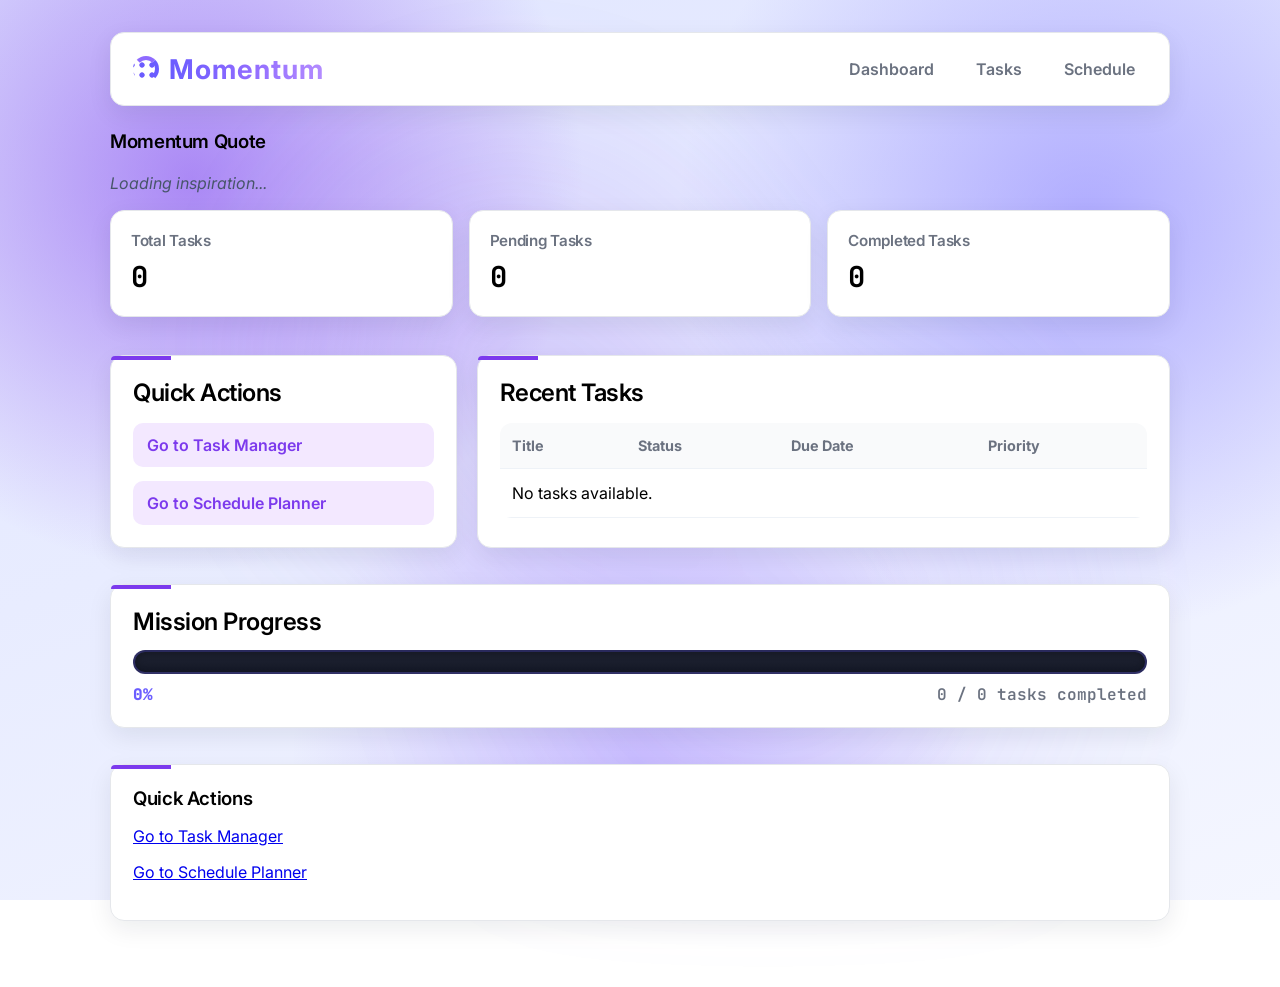
==== Frontend/dashboard.html @ 23a2aba8 "Add login page and UI improvements" ====
<!doctype html>
<html lang="en">
<head>
  <link rel="preconnect" href="https://fonts.googleapis.com">
<link rel="preconnect" href="https://fonts.gstatic.com" crossorigin>

<link href="https://fonts.googleapis.com/css2?family=Inter:wght@400;500;600;700&family=JetBrains+Mono:wght@500;600&display=swap" rel="stylesheet">
  <meta charset="utf-8" />
  <meta name="viewport" content="width=device-width, initial-scale=1" />
  <title>Dashboard | Smart Task Planner</title>
  <link rel="stylesheet" href="styles.css" />
</head>
<body>

  


  <main class="container">
    <nav class="navbar">
      <div class="brand">
        <div class="momentum-icon"></div>
        <h1 class="logo">Momentum</h1>
      </div>
    
      <div class="nav-links">
        <a href="dashboard.html">Dashboard</a>
        <a href="tasks.html">Tasks</a>
        <a href="schedule.html">Schedule</a>
      </div>
    </nav>

    <div class="quote-card">
      <h3>Momentum Quote</h3>
      <p id="dailyQuote">Loading inspiration...</p>
    </div>

    <section class="stat-grid">
      <div class="stat-card">
        <h3>Total Tasks</h3>
        <p id="totalTasks">0</p>
      </div>
    
      <div class="stat-card">
        <h3>Pending Tasks</h3>
        <p id="pendingTasks">0</p>
      </div>
    
      <div class="stat-card">
        <h3>Completed Tasks</h3>
        <p id="completedTasks">0</p>
      </div>
    </section>

    <section class="dashboard-grid">
      <div class="card quick-actions-card">
        <h2>Quick Actions</h2>
        <div class="quick-actions">
          <a class="action-link" href="tasks.html">Go to Task Manager</a>
          <a class="action-link" href="schedule.html">Go to Schedule Planner</a>
        </div>
      </div>

      <div class="card recent-tasks-card">
        <h2>Recent Tasks</h2>
        <table>
          <thead>
            <tr>
              <th>Title</th>
              <th>Status</th>
              <th>Due Date</th>
              <th>Priority</th>
            </tr>
          </thead>
          <tbody id="recentTasksBody">
            <tr>
              <td colspan="4">No tasks available.</td>
            </tr>
          </tbody>
        </table>
      </div>


    </section>
    <section class="card">
      <h2>Mission Progress</h2>
      <div class="game-progress-wrap">
        <div class="game-progress-bar">
          <div id="progressFill" class="game-progress-fill"></div>
        </div>
        <div class="game-progress-meta">
          <span id="progressPercent">0%</span>
          <span id="progressText">0 / 0 tasks completed</span>
        </div>
      </div>
    </section>

    <section class="row">
      <div class="card" style="flex: 1;">
        <h3>Quick Actions</h3>
        <p><a href="tasks.html">Go to Task Manager</a></p>
        <p><a href="schedule.html">Go to Schedule Planner</a></p>
      </div>

      
    </section>
  </main>

  <script src="app.js"></script>
</body>
</html>
---- Frontend/styles.css ----
:root {
	--primary: #2563EB;
	--primary-hover: #1D4ED8;
  
	/* NEW secondary accent */
	--accent: #7C3AED;
	--accent-light: #F3E8FF;
  
	--bg: #EEF2F7;
	--card: #FFFFFF;
	--border: #E5E7EB;
  
	--text: #1F2937;
	--muted: #6B7280;
  
	--success: #16A34A;
	--success-bg: #DCFCE7;
	--success-text: #166534;
	--success-border: #BBF7D0;
  
	--warning: #F59E0B;
	--warning-bg: #FEF3C7;
  
	--error: #DC2626;
	--error-bg: #FEE2E2;
	--error-text: #991B1B;
	--error-border: #FECACA;
  
	--danger: #DC2626;
	--danger-hover: #B91C1C;
  
	--radius: 14px;
	--shadow: 0 8px 24px rgba(15, 23, 42, 0.08);
  }
  
  /* Reset */
  *, *::before, *::after {
	box-sizing: border-box;
  }
  
  /* Base */
  html, body {
	min-height: 100%;
  }

  h1, h2, h3 {
	font-weight: 600;
	letter-spacing: -0.02em;
  }

.stat-card p,
#progressPercent,
#progressText {
  font-family: "JetBrains Mono", monospace;
}

button {
	font-family: "Inter", sans-serif;
	font-weight: 600;
	letter-spacing: 0.02em;
  }


  
  body {
	font-family: "Inter", system-ui, -apple-system, sans-serif;
	min-height: 100vh;
	margin: 0;
	position: relative;
	overflow-x: hidden;
  
	background:
	  radial-gradient(circle at 15% 20%, rgba(124, 58, 237, 0.55), transparent 30%),
	  radial-gradient(circle at 85% 25%, rgba(106, 92, 255, 0.45), transparent 32%),
	  radial-gradient(circle at 50% 85%, rgba(143, 107, 255, 0.35), transparent 35%),
	  linear-gradient(160deg, #e1e6ff 0%, #e8ecff 45%, #f4f6ff 100%);
  
	background-attachment: fixed;
  }
  
  body::after {
	content: "";
	position: fixed;
	inset: 0;
	pointer-events: none;
	z-index: 0;
  
	background:
	  radial-gradient(circle at 40% 40%, rgba(124, 58, 237, 0.18), transparent 35%),
	  radial-gradient(circle at 60% 70%, rgba(143, 107, 255, 0.15), transparent 40%);
  
	filter: blur(40px);
  }
  .container {
	position: relative;
	z-index: 1;
	max-width: 1100px;
	margin: 0 auto;
	padding: 32px 20px 48px;
  }
  /* Navbar */
  .navbar {
	display: flex;
	justify-content: space-between;
	align-items: center;
	gap: 16px;
	margin-bottom: 24px;
	padding: 18px 22px;
	background: var(--card);
	border: 1px solid var(--border);
	border-radius: var(--radius);
	box-shadow: var(--shadow);
  }
  
  .navbar h1 {
	margin: 0;
	font-size: 1.7rem;
	font-weight: 700;
	color: var(--accent);
  }
  
  .nav-links {
	display: flex;
	gap: 18px;
	flex-wrap: wrap;
  }
  
  .nav-links a {
	text-decoration: none;
	color: var(--muted);
	font-weight: 600;
	padding: 8px 12px;
	border-radius: 8px;
	transition: all 0.2s ease;
  }
  
  .nav-links a:hover {
	color: var(--accent);
	background: var(--accent-light);
  }
  
  .nav-links a.active {
	color: var(--accent);
	background: var(--accent-light);
  }
  
  /* Cards */
  .card {
	background: var(--card);
	border: 1px solid var(--border);
	border-radius: var(--radius);
	padding: 22px;
	margin: 18px 0;
	box-shadow: var(--shadow);
	position: relative;
  }
  
  /* subtle accent bar */
  .card::before {
	content: "";
	position: absolute;
	top: 0;
	left: 0;
	height: 4px;
	width: 60px;
	background: var(--accent);
	border-top-left-radius: var(--radius);
  }
  
  .card h2,
  .card h3 {
	margin-top: 0;
	margin-bottom: 14px;
  }
  
  /* Layout rows */
  .row {
	display: flex;
	justify-content: space-between;
	align-items: center;
	gap: 16px;
	flex-wrap: wrap;
  }
  
  .row > * {
	min-width: 0;
  }
  
  /* Forms */
  label {
	display: block;
	margin: 12px 0;
	font-weight: 600;
	color: var(--text);
  }
  
  input,
  select,
  textarea {
	width: 100%;
	max-width: 100%;
	padding: 12px 14px;
	margin-top: 6px;
	border: 1px solid var(--border);
	border-radius: 10px;
	background: #fff;
	font-size: 0.95rem;
	color: var(--text);
	outline: none;
	transition: border-color 0.2s ease, box-shadow 0.2s ease;
  }
  
  input:focus,
  select:focus,
  textarea:focus {
	border-color: var(--accent);
	box-shadow: 0 0 0 3px rgba(124, 58, 237, 0.18);
  }
  
  /* Field row */
  .field-row {
	display: flex;
	align-items: center;
	gap: 8px;
  }
  
  .field-row input {
	flex: 1 1 auto;
	min-width: 0;
  }
  
  .field-message:empty {
	display: none;
  }
  
  .field-message {
	display: inline-block;
	color: var(--error-text);
	background: var(--error-bg);
	border: 1px solid var(--error-border);
	padding: 6px 10px;
	border-radius: 8px;
	font-size: 0.85rem;
	min-width: 170px;
  }
  
  /* Buttons */
  button {
	width: 100%;
	padding: 12px 14px;
	margin-top: 8px;
	cursor: pointer;
	border: none;
	border-radius: 10px;
	background: linear-gradient(135deg, var(--primary), var(--accent));
	color: white;
	font-weight: 600;
	transition: transform 0.1s ease, box-shadow 0.2s ease;
  }
  
  button:hover {
	box-shadow: 0 6px 18px rgba(0,0,0,0.15);
  }
  
  button:active {
	transform: translateY(1px);
  }
  
  /* Action buttons */
  .edit-btn,
  .delete-btn {
	width: auto;
	padding: 8px 14px;
	margin-top: 0;
	font-size: 0.9rem;
  }
  
  .edit-btn {
	background: #fff;
	color: var(--text);
	border: 1px solid var(--border);
  }
  
  .edit-btn:hover {
	background: #f9fafb;
  }
  
  .delete-btn {
	background: #fff;
	color: var(--danger);
	border: 1px solid #fca5a5;
	margin-left: 8px;
  }
  
  .delete-btn:hover {
	background: #fef2f2;
	color: var(--danger-hover);
  }
  
  /* Tables */
  table {
	width: 100%;
	border-collapse: collapse;
	margin-top: 14px;
	background: #fff;
	border-radius: 12px;
	overflow: hidden;
  }
  
  thead {
	background: #f9fafb;
  }
  
  th,
  td {
	border-bottom: 1px solid #eef2f7;
	padding: 14px 12px;
	text-align: left;
	vertical-align: middle;
  }
  
  th {
	color: var(--muted);
	font-size: 0.9rem;
	font-weight: 700;
  }
  
  tbody tr:hover {
	background: #F5F3FF;
  }
  
  /* Messages */
  .message {
	margin-top: 12px;
	display: block;
	border-radius: 10px;
  }
  
  .message.success {
	color: var(--success-text);
	background: var(--success-bg);
	border: 1px solid var(--success-border);
	padding: 12px;
	font-weight: 600;
  }
  
  .message.error {
	color: var(--error-text);
	background: var(--error-bg);
	border: 1px solid var(--error-border);
	padding: 12px;
	font-weight: 600;
  }
  
  /* Updated task highlight */
  .updated-field {
	background-color: var(--warning-bg);
	transition: background-color 1.5s ease;
  }
  
  .updated-row {
	animation: highlightRow 2s ease;
  }
  
  @keyframes highlightRow {
	0% { background-color: #dcfce7; }
	100% { background-color: transparent; }
  }
  
  /* Dashboard stats */
  .stat-grid {
	display: grid;
	grid-template-columns: repeat(auto-fit, minmax(220px, 1fr));
	gap: 16px;
  }
  
  .stat-card {
	background: var(--card);
	border: 1px solid var(--border);
	border-radius: var(--radius);
	padding: 20px;
	box-shadow: var(--shadow);
  }
  
  .stat-card h3 {
	margin: 0 0 8px 0;
	color: var(--muted);
	font-size: 0.95rem;
  }
  
  .stat-card p {
	margin: 0;
	font-size: 1.8rem;
	font-weight: 700;
  }
  
  /* Status badges */
  .status-badge {
	display: inline-block;
	padding: 4px 10px;
	border-radius: 999px;
	font-size: 0.82rem;
	font-weight: 600;
  }
  
  .status-pending {
	background: #f3f4f6;
	color: #4b5563;
  }
  
  .status-progress {
	background: #e0e7ff;
	color: #4338ca;
  }
  
  .status-completed {
	background: #dcfce7;
	color: #166534;
  }
  
  /* Utility */
  .hidden {
	display: none;
  }
  
  /* Responsive */
  @media (max-width: 768px) {
	.navbar {
	  align-items: flex-start;
	  flex-direction: column;
	}
  
	.field-row {
	  flex-direction: column;
	  align-items: stretch;
	}
  
	.delete-btn {
	  margin-left: 0;
	  margin-top: 8px;
	}
  }

  /* Schedule planner layout */
/* Schedule planner layout */
.schedule-grid {
	display: grid;
	grid-template-columns: repeat(auto-fit, minmax(300px, 1fr));
	gap: 18px;
	margin-top: 16px;
  }
  
  .schedule-day {
	background: linear-gradient(180deg, #ffffff 0%, #fcfcff 100%);
	border: 1px solid var(--border);
	border-radius: 18px;
	padding: 18px;
	box-shadow: var(--shadow);
	min-height: 220px;
	position: relative;
  }
  
  .schedule-day.today {
	border: 2px solid var(--primary);
	background: linear-gradient(180deg, #f8fbff 0%, #ffffff 100%);
  }
  
  .schedule-day h3 {
	margin: 0 0 14px 0;
	color: var(--accent);
	font-size: 1.05rem;
	font-weight: 700;
  }
  
  .schedule-day-date {
	display: block;
	font-size: 0.85rem;
	color: var(--muted);
	margin-top: 4px;
  }
  
  .schedule-task {
	border: 1px solid var(--border);
	border-radius: 14px;
	padding: 14px;
	margin-bottom: 12px;
	background: #f9fbff;
	box-shadow: 0 4px 10px rgba(15, 23, 42, 0.04);
	transition: transform 0.15s ease, box-shadow 0.2s ease;
  }
  
  .schedule-task:hover {
	transform: translateY(-1px);
	box-shadow: 0 8px 18px rgba(15, 23, 42, 0.08);
  }
  
  .schedule-task:last-child {
	margin-bottom: 0;
  }
  
  .schedule-task-title {
	font-weight: 700;
	font-size: 1rem;
	margin-bottom: 10px;
	color: var(--text);
  }
  
  .schedule-task-meta {
	display: flex;
	flex-wrap: wrap;
	gap: 8px;
	align-items: center;
	font-size: 0.85rem;
	color: var(--muted);
  }
  
  .schedule-empty {
	color: var(--muted);
	font-size: 0.92rem;
	padding: 16px 0 4px;
  }
  
  /* Priority pills */
  .priority-pill {
	display: inline-block;
	padding: 5px 10px;
	border-radius: 999px;
	font-size: 0.78rem;
	font-weight: 700;
  }
  
  .priority-high {
	background: #fee2e2;
	color: #b91c1c;
  }
  
  .priority-medium {
	background: #fef3c7;
	color: #b45309;
  }
  
  .priority-low {
	background: #dcfce7;
	color: #15803d;
  }
  
  /* Due date mini text */
  .due-meta {
	color: var(--muted);
	font-size: 0.82rem;
  }
  
  /* Schedule section title spacing */
  #scheduleOutput {
	margin-top: 8px;
  }

  .schedule-task-time {
	font-size: 0.82rem;
	font-weight: 700;
	color: var(--primary);
	margin-bottom: 8px;
	text-transform: uppercase;
	letter-spacing: 0.03em;
  }

  .dashboard-grid {
	display: grid;
	grid-template-columns: 1fr 2fr;
	gap: 20px;
	margin-top: 20px;
  }
  
  .quick-actions {
	display: flex;
	flex-direction: column;
	gap: 14px;
  }
  
  .action-link {
	display: inline-block;
	text-decoration: none;
	font-weight: 600;
	color: var(--accent);
	background: var(--accent-light);
	padding: 12px 14px;
	border-radius: 10px;
	transition: all 0.2s ease;
  }
  
  .action-link:hover {
	background: #e9d5ff;
	transform: translateY(-1px);
  }
  
  .quick-actions-card h2,
  .recent-tasks-card h2 {
	margin-bottom: 16px;
  }
  
  @media (max-width: 900px) {
	.dashboard-grid {
	  grid-template-columns: 1fr;
	}
  }

  .task-title-cell {
	display: flex;
	flex-direction: column;
	gap: 6px;
  }
  
  .task-main-title {
	font-weight: 700;
	color: var(--text);
  }
  
  .task-meta {
	display: flex;
	flex-wrap: wrap;
	gap: 8px;
	font-size: 0.82rem;
	color: var(--muted);
  }
  
  .task-meta-pill {
	display: inline-block;
	padding: 4px 8px;
	border-radius: 999px;
	background: #f3f4f6;
	color: var(--muted);
	font-weight: 600;
  }

  .effort-high {
	background: #ede9fe;
	color: #6d28d9;
  }
  
  .effort-medium {
	background: #f3f4f6;
	color: #4b5563;
  }
  
  .effort-low {
	background: #ecfeff;
	color: #0f766e;
  }

  .logo {
	font-size: 28px;
	font-weight: 800;
	background: linear-gradient(90deg, #6a5cff, #8f6bff, #b48cff);
	-webkit-background-clip: text;
	-webkit-text-fill-color: transparent;
	letter-spacing: 1px;
  }

  .brand {
	display: flex;
	align-items: center;
	gap: 10px;
  }
  
  .logo {
	margin: 0;
	font-size: 28px;
	font-weight: 800;
	background: linear-gradient(90deg,#6a5cff,#8f6bff,#b48cff);
	-webkit-background-clip: text;
	-webkit-text-fill-color: transparent;
  }
  
  .momentum-icon {
	width: 26px;
	height: 26px;
	border-radius: 50%;
	border: 4px solid transparent;
	border-top: 4px solid #8f6bff;
	border-right: 4px solid #6a5cff;
	animation: spin 3s linear infinite;
  }
  
  @keyframes spin {
	from {
	  transform: rotate(0deg);
	}
	to {
	  transform: rotate(360deg);
	}
  }
  .momentum-icon {
	width: 26px;
	height: 26px;
	border-radius: 50%;
	background: radial-gradient(circle at center, #6a5cff 2px, transparent 3px),
				radial-gradient(circle at center, #8f6bff 2px, transparent 3px);
	background-size: 10px 10px;
	animation: spin 5s linear infinite;
  }
  .intro-overlay {
	position: fixed;
	inset: 0;
	background:
	  radial-gradient(circle at 20% 20%, rgba(143, 107, 255, 0.22), transparent 28%),
	  radial-gradient(circle at 80% 30%, rgba(106, 92, 255, 0.18), transparent 30%),
	  radial-gradient(circle at 50% 80%, rgba(180, 140, 255, 0.14), transparent 26%),
	  linear-gradient(160deg, #03040a 0%, #090b16 45%, #121526 100%);
	display: flex;
	align-items: center;
	justify-content: center;
	z-index: 9999;
	overflow: hidden;
  }
  
  .intro-overlay.fade-out {
	animation: introFadeOut 0.9s ease forwards;
  }
  
  .intro-content {
	position: relative;
	z-index: 2;
	text-align: center;
	padding: 24px;
	animation: introFadeIn 1s ease;
  }
  
  .intro-logo-wrap {
	display: flex;
	justify-content: center;
	margin-bottom: 22px;
  }
  
  .intro-momentum-icon {
	width: 70px;
	height: 70px;
	border-radius: 50%;
	border: 6px solid transparent;
	border-top: 6px solid #8f6bff;
	border-right: 6px solid #6a5cff;
	border-bottom: 6px solid rgba(180, 140, 255, 0.35);
	box-shadow: 0 0 30px rgba(143, 107, 255, 0.22);
	animation: spin 4s linear infinite, floatLogo 2.8s ease-in-out infinite;
  }
  
  .intro-title {
	margin: 0;
	font-size: 3.2rem;
	font-weight: 800;
	background: linear-gradient(90deg, #f4f1ff, #bda8ff, #8f6bff);
	-webkit-background-clip: text;
	-webkit-text-fill-color: transparent;
	letter-spacing: -0.04em;
  }
  
  .intro-subtitle {
	margin-top: 14px;
	margin-bottom: 28px;
	font-size: 1.08rem;
	color: rgba(255, 255, 255, 0.74);
	font-weight: 400;
  }
  
  .intro-continue-btn {
	min-width: 160px;
	width: auto;
	padding: 12px 22px;
	margin-top: 0;
	border: 1px solid rgba(255, 255, 255, 0.14);
	border-radius: 999px;
	background: linear-gradient(90deg, #6a5cff, #8f6bff);
	color: #fff;
	font-weight: 700;
	box-shadow: 0 10px 24px rgba(106, 92, 255, 0.28);
  }
  
  .intro-continue-btn:hover {
	background: linear-gradient(90deg, #5d51eb, #825ff0);
	transform: translateY(-1px);
  }
  
  .intro-glow {
	position: absolute;
	border-radius: 999px;
	filter: blur(40px);
	opacity: 0.8;
	z-index: 1;
  }
  
  .intro-glow-1 {
	width: 240px;
	height: 240px;
	background: rgba(106, 92, 255, 0.22);
	top: 10%;
	left: 12%;
	animation: driftOne 7s ease-in-out infinite;
  }
  
  .intro-glow-2 {
	width: 300px;
	height: 300px;
	background: rgba(180, 140, 255, 0.16);
	bottom: 10%;
	right: 10%;
	animation: driftTwo 9s ease-in-out infinite;
  }
  
  @keyframes introFadeIn {
	from {
	  opacity: 0;
	  transform: translateY(14px);
	}
	to {
	  opacity: 1;
	  transform: translateY(0);
	}
  }
  
  @keyframes introFadeOut {
	to {
	  opacity: 0;
	  visibility: hidden;
	  pointer-events: none;
	}
  }
  
  @keyframes floatLogo {
	0%, 100% {
	  transform: translateY(0px) rotate(0deg);
	}
	50% {
	  transform: translateY(-6px) rotate(0deg);
	}
  }
  
  @keyframes driftOne {
	0%, 100% {
	  transform: translate(0, 0);
	}
	50% {
	  transform: translate(20px, 16px);
	}
  }
  
  @keyframes driftTwo {
	0%, 100% {
	  transform: translate(0, 0);
	}
	50% {
	  transform: translate(-24px, -14px);
	}
  }

  .game-progress-wrap {
	margin-top: 12px;
  }
  
  .game-progress-bar {
	width: 100%;
	height: 24px;
	background: linear-gradient(180deg, #1f2333, #141826);
	border: 2px solid rgba(106, 92, 255, 0.25);
	border-radius: 999px;
	overflow: hidden;
	box-shadow: inset 0 2px 6px rgba(0, 0, 0, 0.35);
	position: relative;
  }
  
  .game-progress-fill {
	height: 100%;
	width: 0%;
	border-radius: 999px;
	background: linear-gradient(90deg, #6a5cff, #8f6bff, #b48cff);
	box-shadow:
	  0 0 10px rgba(143, 107, 255, 0.45),
	  inset 0 -2px 6px rgba(255, 255, 255, 0.15);
	transition: width 0.6s ease;
	position: relative;
  }
  
  .game-progress-fill::after {
	content: "";
	position: absolute;
	inset: 0;
	background: linear-gradient(
	  120deg,
	  rgba(255,255,255,0.05) 20%,
	  rgba(255,255,255,0.18) 40%,
	  rgba(255,255,255,0.05) 60%
	);
	animation: shimmer 2.2s linear infinite;
  }
  
  .game-progress-meta {
	display: flex;
	justify-content: space-between;
	align-items: center;
	margin-top: 10px;
	gap: 12px;
	flex-wrap: wrap;
  }
  
  #progressPercent {
	font-weight: 800;
	font-size: 1rem;
	color: #6a5cff;
  }
  
  #progressText {
	color: var(--muted);
	font-weight: 600;
  }
  
  @keyframes shimmer {
	0% {
	  transform: translateX(-120%);
	}
	100% {
	  transform: translateX(120%);
	}
  }

  .complete-btn {
	width: auto;
	padding: 8px 14px;
	margin-top: 0;
	margin-left: 8px;
	font-size: 0.9rem;
	background: #ecfdf3;
	color: #166534;
	border: 1px solid #bbf7d0;
	border-radius: 10px;
  }
  
  .complete-btn:hover {
	background: #dcfce7;
  }

  .task-completed-row td {
	opacity: 0.75;
  }
  
  .actions-cell {
	white-space: nowrap;
  }
  
  .actions-cell .edit-btn,
  .actions-cell .delete-btn,
  .actions-cell .complete-btn {
	display: inline-block;
	width: auto;
	margin-top: 0;
	vertical-align: middle;
  }
  
  .actions-cell .delete-btn,
  .actions-cell .complete-btn {
	margin-left: 8px;
  }
  
  .complete-btn {
	padding: 8px 14px;
	font-size: 0.9rem;
	background: #ecfdf3;
	color: #166534;
	border: 1px solid #bbf7d0;
	border-radius: 10px;
  }
  
  .complete-btn:hover {
	background: #dcfce7;
  }

  .undo-btn {
	width: auto;
	margin-left: 10px;
	margin-top: 0;
	padding: 6px 12px;
	border: 1px solid #cbd5e1;
	border-radius: 8px;
	background: #fff;
	color: #334155;
	font-size: 0.9rem;
	font-weight: 600;
  }
  
  .undo-btn:hover {
	background: #f8fafc;
  }

  .message a {
	margin-left: 8px;
	font-weight: 700;
	color: #6a5cff;
	text-decoration: none;
  }
  
  .message a:hover {
	text-decoration: underline;
  }
  #dailyQuote {
	font-style: italic;
	margin-top: 10px;
	color: #475569;
	line-height: 1.4;
  }
  #scheduleSummary {
	margin-top: 10px;
	color: var(--muted);
	line-height: 1.6;
	font-size: 0.98rem;
	padding: 14px 16px;
	background: rgba(106, 92, 255, 0.06);
	border: 1px solid rgba(106, 92, 255, 0.12);
	border-radius: 12px;
  }
  .auth-page {
	min-height: 100vh;
	margin: 0;
	background:
	  radial-gradient(circle at 15% 20%, rgba(124, 58, 237, 0.48), transparent 28%),
	  radial-gradient(circle at 85% 25%, rgba(106, 92, 255, 0.36), transparent 30%),
	  radial-gradient(circle at 50% 90%, rgba(143, 107, 255, 0.22), transparent 34%),
	  linear-gradient(160deg, #0b1020 0%, #121935 45%, #171f3f 100%);
	color: white;
  }
  
  .auth-shell {
	max-width: 1200px;
	margin: 0 auto;
	padding: 28px 24px 40px;
  }
  
  .auth-topbar {
	display: flex;
	justify-content: space-between;
	align-items: center;
	margin-bottom: 40px;
  }
  
  .auth-nav {
	display: flex;
	gap: 18px;
  }
  
  .auth-nav a {
	text-decoration: none;
	color: rgba(255,255,255,0.78);
	font-weight: 600;
  }
  
  .auth-nav a:hover {
	color: white;
  }
  
  .auth-layout {
	display: grid;
	grid-template-columns: 420px 1fr;
	gap: 48px;
	align-items: center;
	min-height: 70vh;
  }
  
  .auth-card {
	background: rgba(255,255,255,0.96);
	color: var(--text);
	border-radius: 22px;
	padding: 32px 28px;
	box-shadow: 0 24px 60px rgba(0, 0, 0, 0.28);
	border: 1px solid rgba(255,255,255,0.35);
  }
  
  .auth-card h2 {
	margin: 0 0 8px 0;
	font-size: 2rem;
  }
  
  .auth-subtext {
	margin: 0 0 24px 0;
	color: var(--muted);
  }
  
  .auth-form label {
	display: block;
	margin-bottom: 16px;
	font-weight: 600;
  }
  
  .auth-form input {
	margin-top: 8px;
  }
  
  .auth-submit-btn {
	width: 100%;
	margin-top: 8px;
	padding: 13px 16px;
	border-radius: 12px;
	background: linear-gradient(135deg, #6a5cff, #8f6bff);
  }
  
  .auth-footer-text {
	margin-top: 16px;
	font-size: 0.95rem;
	color: var(--muted);
  }
  
  .auth-footer-text a {
	color: var(--accent);
	font-weight: 700;
	text-decoration: none;
  }
  
  .auth-hero {
	position: relative;
	min-height: 520px;
	display: flex;
	align-items: center;
	justify-content: center;
  }
  
  .auth-hero-glow {
	position: absolute;
	width: 420px;
	height: 420px;
	border-radius: 999px;
	background: radial-gradient(circle, rgba(143, 107, 255, 0.22), transparent 65%);
	filter: blur(18px);
  }
  
  .auth-hero-content {
	position: relative;
	z-index: 1;
	max-width: 520px;
	text-align: center;
  }
  
  .auth-hero-content h2 {
	margin: 18px 0 14px 0;
	font-size: 3rem;
	line-height: 1.05;
	background: linear-gradient(90deg, #ffffff, #d9ccff, #ab8fff);
	-webkit-background-clip: text;
	-webkit-text-fill-color: transparent;
  }
  
  .auth-hero-content p {
	margin: 0;
	color: rgba(255,255,255,0.78);
	font-size: 1.05rem;
	line-height: 1.7;
  }
  
  .hero-icon-wrap {
	display: flex;
	justify-content: center;
	margin-bottom: 12px;
  }
  
  .auth-big-icon {
	width: 78px;
	height: 78px;
	background: radial-gradient(circle at center, #6a5cff 2px, transparent 3px),
				radial-gradient(circle at center, #8f6bff 2px, transparent 3px);
	background-size: 12px 12px;
	box-shadow: 0 0 30px rgba(143, 107, 255, 0.28);
	animation: spin 8s linear infinite;
  }
  
  @media (max-width: 980px) {
	.auth-layout {
	  grid-template-columns: 1fr;
	  gap: 28px;
	}
  
	.auth-card {
	  max-width: 500px;
	  margin: 0 auto;
	}
  
	.auth-hero {
	  min-height: auto;
	  padding-bottom: 30px;
	}
  
	.auth-hero-content h2 {
	  font-size: 2.4rem;
	}
  }
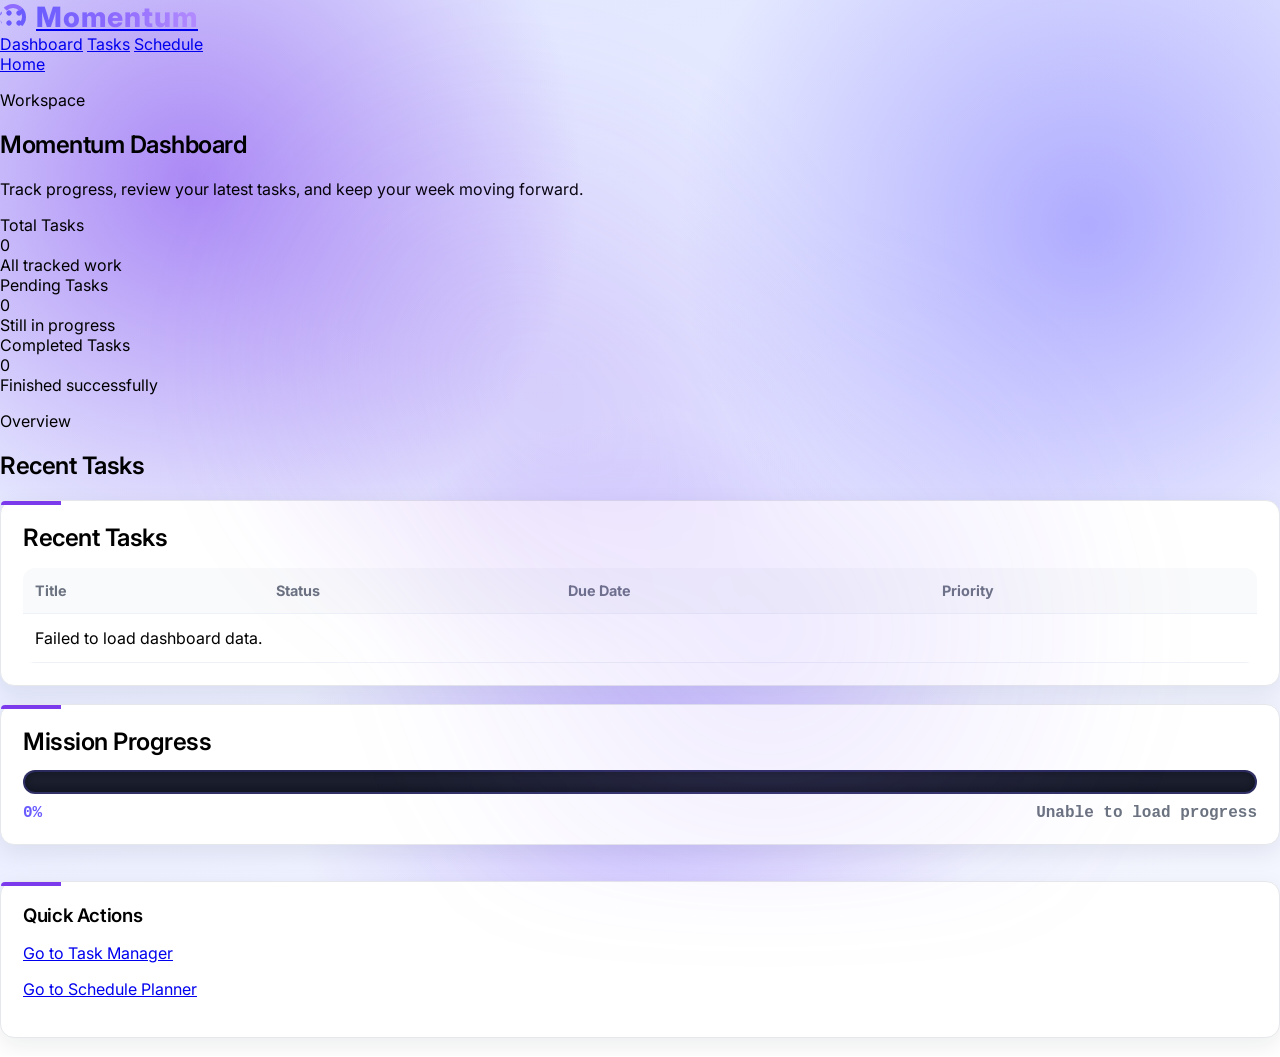
==== commit 7ff6afd6: "Merge branch 'main' of https://github.com/hdileo/ITSC-4155-003-Capstone-Project" ====
--- a/Frontend/dashboard.html
+++ b/Frontend/dashboard.html
@@ -2,63 +2,73 @@
 <html lang="en">
 <head>
   <link rel="preconnect" href="https://fonts.googleapis.com">
-<link rel="preconnect" href="https://fonts.gstatic.com" crossorigin>
-
-<link href="https://fonts.googleapis.com/css2?family=Inter:wght@400;500;600;700&family=JetBrains+Mono:wght@500;600&display=swap" rel="stylesheet">
+  <link rel="preconnect" href="https://fonts.gstatic.com" crossorigin>
+  <link href="https://fonts.googleapis.com/css2?family=Inter:wght@400;500;600;700;800&display=swap" rel="stylesheet">
   <meta charset="utf-8" />
   <meta name="viewport" content="width=device-width, initial-scale=1" />
-  <title>Dashboard | Smart Task Planner</title>
+  <title>Dashboard | Momentum</title>
   <link rel="stylesheet" href="styles.css" />
 </head>
-<body>
+<body class="app-page">
+  <div class="app-shell">
+    <header class="app-navbar">
+      <div class="app-navbar-inner">
+        <a href="index.html" class="brand brand-link">
+          <div class="momentum-icon"></div>
+          <span class="logo">Momentum</span>
+        </a>
 
-  
+        <nav class="app-nav-links">
+          <a href="dashboard.html" class="active">Dashboard</a>
+          <a href="tasks.html">Tasks</a>
+          <a href="schedule.html">Schedule</a>
+        </nav>
 
-
-  <main class="container">
-    <nav class="navbar">
-      <div class="brand">
-        <div class="momentum-icon"></div>
-        <h1 class="logo">Momentum</h1>
-      </div>
-    
-      <div class="nav-links">
-        <a href="dashboard.html">Dashboard</a>
-        <a href="tasks.html">Tasks</a>
-        <a href="schedule.html">Schedule</a>
-      </div>
-    </nav>
-
-    <div class="quote-card">
-      <h3>Momentum Quote</h3>
-      <p id="dailyQuote">Loading inspiration...</p>
-    </div>
-
-    <section class="stat-grid">
-      <div class="stat-card">
-        <h3>Total Tasks</h3>
-        <p id="totalTasks">0</p>
-      </div>
-    
-      <div class="stat-card">
-        <h3>Pending Tasks</h3>
-        <p id="pendingTasks">0</p>
-      </div>
-    
-      <div class="stat-card">
-        <h3>Completed Tasks</h3>
-        <p id="completedTasks">0</p>
-      </div>
-    </section>
-
-    <section class="dashboard-grid">
-      <div class="card quick-actions-card">
-        <h2>Quick Actions</h2>
-        <div class="quick-actions">
-          <a class="action-link" href="tasks.html">Go to Task Manager</a>
-          <a class="action-link" href="schedule.html">Go to Schedule Planner</a>
+        <div class="app-nav-actions">
+          <a href="index.html" class="app-nav-btn secondary">Home</a>
         </div>
       </div>
+    </header>
+
+    <main class="dashboard-page">
+      <section class="dashboard-hero">
+        <div>
+          <p class="dashboard-eyebrow">Workspace</p>
+          <h1>Momentum Dashboard</h1>
+          <p class="dashboard-subtitle">
+            Track progress, review your latest tasks, and keep your week moving forward.
+          </p>
+        </div>
+      </section>
+
+      <section class="dashboard-stat-grid">
+        <article class="dashboard-stat-card">
+          <div class="stat-label">Total Tasks</div>
+          <div class="stat-value" id="totalTasks">0</div>
+          <div class="stat-foot">All tracked work</div>
+        </article>
+
+        <article class="dashboard-stat-card">
+          <div class="stat-label">Pending Tasks</div>
+          <div class="stat-value" id="pendingTasks">0</div>
+          <div class="stat-foot">Still in progress</div>
+        </article>
+
+        <article class="dashboard-stat-card">
+          <div class="stat-label">Completed Tasks</div>
+          <div class="stat-value" id="completedTasks">0</div>
+          <div class="stat-foot">Finished successfully</div>
+        </article>
+      </section>
+
+      <section class="dashboard-main-grid">
+        <section class="dashboard-panel dashboard-panel-large">
+          <div class="panel-header">
+            <div>
+              <p class="panel-eyebrow">Overview</p>
+              <h2>Recent Tasks</h2>
+            </div>
+          </div>
 
       <div class="card recent-tasks-card">
         <h2>Recent Tasks</h2>
--- a/Frontend/styles.css
+++ b/Frontend/styles.css
@@ -1185,4 +1185,17 @@
 	.auth-hero-content h2 {
 	  font-size: 2.4rem;
 	}
+  }
+
+  .schedule-task-conflict {
+	border: 2px solid #dc2626;
+	background: #fef2f2;
+  }
+  
+  .conflict-item {
+	margin-top: 12px;
+	padding: 12px;
+	border: 1px solid #fecaca;
+	border-radius: 10px;
+	background: #fff7f7;
   }
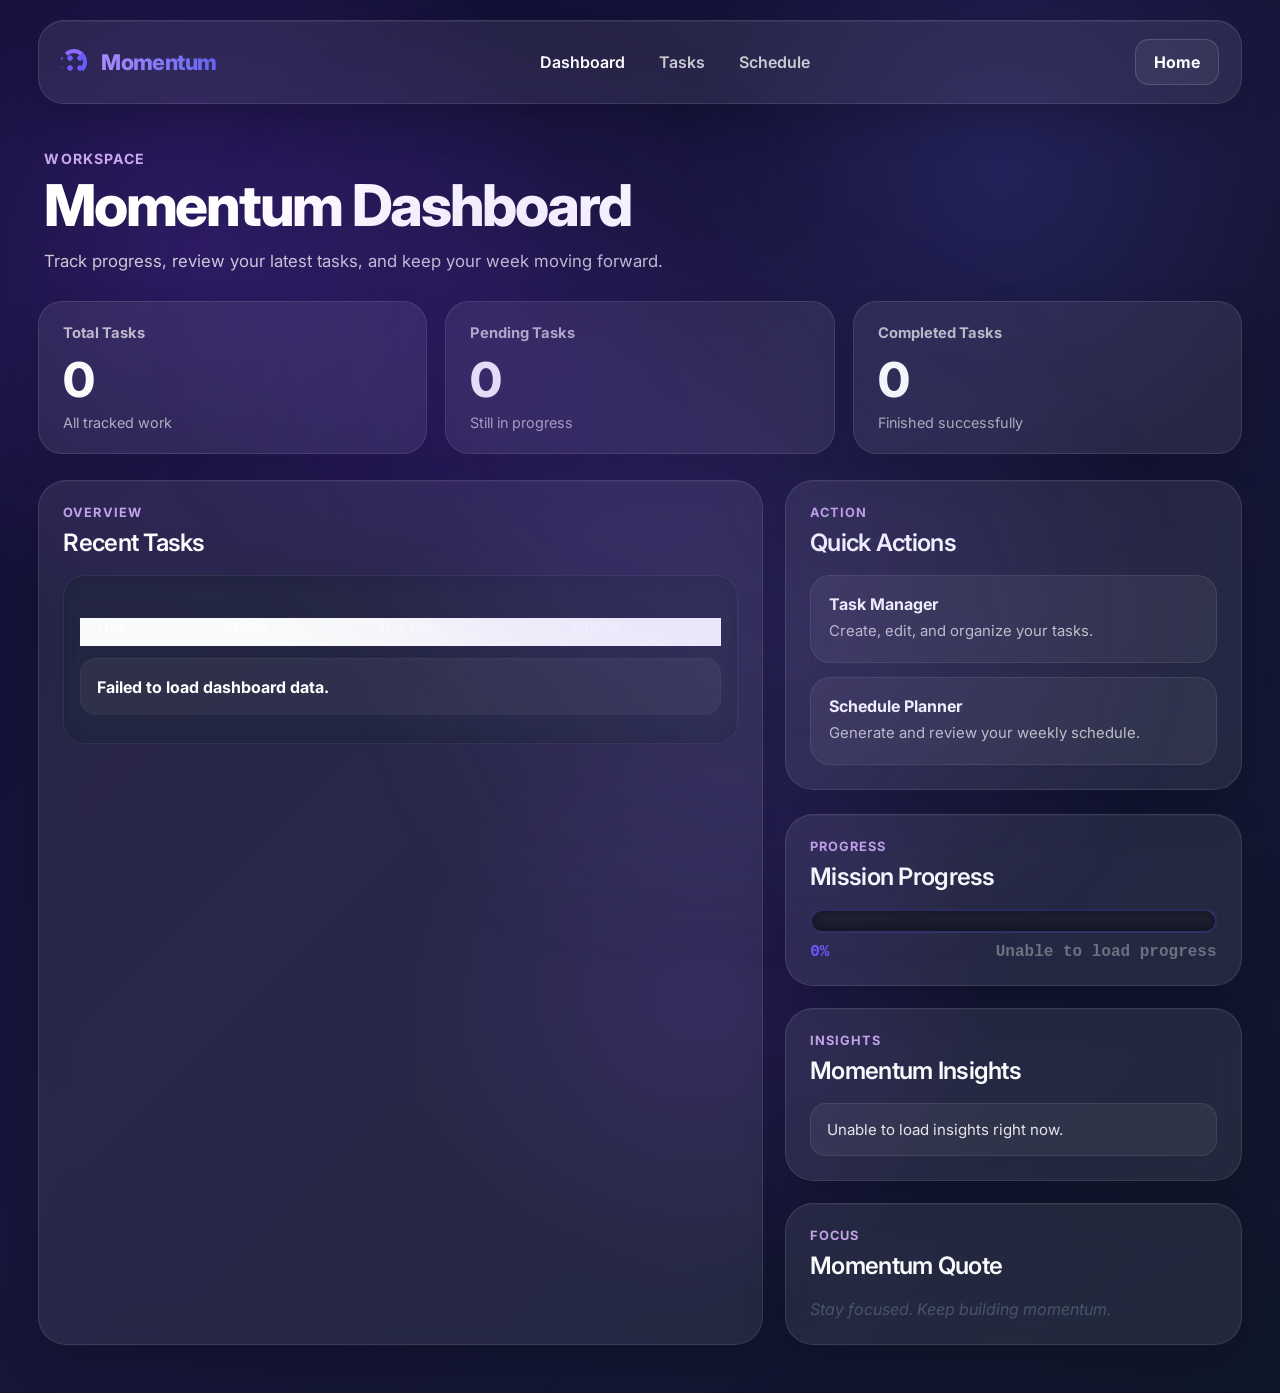
==== commit 5940d5d5: "everyone changes" ====
--- a/Frontend/dashboard.html
+++ b/Frontend/dashboard.html
@@ -70,50 +70,94 @@
             </div>
           </div>
 
-      <div class="card recent-tasks-card">
-        <h2>Recent Tasks</h2>
-        <table>
-          <thead>
-            <tr>
-              <th>Title</th>
-              <th>Status</th>
-              <th>Due Date</th>
-              <th>Priority</th>
-            </tr>
-          </thead>
-          <tbody id="recentTasksBody">
-            <tr>
-              <td colspan="4">No tasks available.</td>
-            </tr>
-          </tbody>
-        </table>
-      </div>
+          <div class="recent-tasks-wrap">
+            <table class="dashboard-table">
+              <thead>
+                <tr>
+                  <th>Title</th>
+                  <th>Status</th>
+                  <th>Due Date</th>
+                  <th>Priority</th>
+                </tr>
+              </thead>
+              <tbody id="recentTasksBody">
+                <tr>
+                  <td colspan="4">No tasks available.</td>
+                </tr>
+              </tbody>
+            </table>
+          </div>
+        </section>
 
+       
 
-    </section>
-    <section class="card">
-      <h2>Mission Progress</h2>
-      <div class="game-progress-wrap">
-        <div class="game-progress-bar">
-          <div id="progressFill" class="game-progress-fill"></div>
-        </div>
-        <div class="game-progress-meta">
-          <span id="progressPercent">0%</span>
-          <span id="progressText">0 / 0 tasks completed</span>
-        </div>
-      </div>
-    </section>
+        <section class="dashboard-side-column">
+          <article class="dashboard-panel">
+            <div class="panel-header">
+              <div>
+                <p class="panel-eyebrow">Action</p>
+                <h2>Quick Actions</h2>
+              </div>
+            </div>
 
-    <section class="row">
-      <div class="card" style="flex: 1;">
-        <h3>Quick Actions</h3>
-        <p><a href="tasks.html">Go to Task Manager</a></p>
-        <p><a href="schedule.html">Go to Schedule Planner</a></p>
-      </div>
+            <div class="dashboard-action-grid">
+              <a class="dashboard-action-card" href="tasks.html">
+                <span class="action-title">Task Manager</span>
+                <span class="action-desc">Create, edit, and organize your tasks.</span>
+              </a>
 
-      
-    </section>
-  </main>
+              <a class="dashboard-action-card" href="schedule.html">
+                <span class="action-title">Schedule Planner</span>
+                <span class="action-desc">Generate and review your weekly schedule.</span>
+              </a>
+            </div>
+          </article>
+
+          <article class="dashboard-panel progress-panel">
+            <div class="panel-header">
+              <div>
+                <p class="panel-eyebrow">Progress</p>
+                <h2>Mission Progress</h2>
+              </div>
+            </div>
+
+            <div class="game-progress-wrap">
+              <div class="game-progress-bar">
+                <div id="progressFill" class="game-progress-fill"></div>
+              </div>
+              <div class="game-progress-meta">
+                <span id="progressPercent">0%</span>
+                <span id="progressText">0 / 0 tasks completed</span>
+              </div>
+            </div>
+          </article>
+          <article class="dashboard-panel insights-panel">
+            <div class="panel-header">
+              <div>
+                <p class="panel-eyebrow">Insights</p>
+                <h2>Momentum Insights</h2>
+              </div>
+            </div>
+          
+            <div id="insightsList" class="insights-list">
+              <div class="insight-item">Loading insights...</div>
+            </div>
+          </article>
+
+          <article class="dashboard-panel quote-panel">
+            <div class="panel-header">
+              <div>
+                <p class="panel-eyebrow">Focus</p>
+                <h2>Momentum Quote</h2>
+              </div>
+            </div>
+
+            <p id="dailyQuote" class="dashboard-quote">Loading inspiration...</p>
+          </article>
+        </section>
+      </section>
+    </main>
+  </div>
 
   <script src="app.js"></script>
 </body>
--- a/Frontend/styles.css
+++ b/Frontend/styles.css
@@ -1,3 +1,145 @@
+/*
+ * ============================================================
+ * MOMENTUM — STYLESHEET OVERVIEW
+ * ============================================================
+ *
+ * 1. CSS VARIABLES (:root)
+ *    Colors, radii, shadows. Start here to retheme the app.
+ *    Key vars: --primary (blue), --accent (purple), --bg, --card,
+ *    --text, --muted, plus success/warning/error/danger palettes.
+ *
+ * 2. RESET & BASE
+ *    box-sizing reset, base html/body, heading font-weight/tracking.
+ *    JetBrains Mono applied to stat cards & progress readouts.
+ *    Inter applied to all buttons.
+ *
+ * 3. BACKGROUND & BODY
+ *    Multi-layer radial + linear gradient on <body> creates the
+ *    purple ambient glow. A blurred ::after pseudo-element adds
+ *    a second depth layer. background-attachment: fixed keeps it
+ *    locked while scrolling.
+ *
+ * 4. LAYOUT — .container
+ *    Max-width 1100px, centered, z-index 1 to sit above the
+ *    body::after glow layer.
+ *
+ * 5. NAVBAR (.navbar)
+ *    Flex row, card-style surface with shadow. Logo in --accent.
+ *    Nav links highlight with accent-light background on hover/active.
+ *
+ * 6. CARDS (.card)
+ *    Dark semi-transparent frosted glass (rgba + backdrop-filter).
+ *    A 4px accent bar is injected via ::before as a visual anchor.
+ *
+ * 7. FORMS — inputs, selects, textareas
+ *    Full-width, 12px padding, 10px radius. Focus ring uses
+ *    --accent with 18% opacity box-shadow. .field-row aligns
+ *    an input + inline error side-by-side.
+ *
+ * 8. BUTTONS
+ *    Full-width by default, blue→purple gradient. .edit-btn /
+ *    .delete-btn / .complete-btn are auto-width overrides for
+ *    table action cells. .undo-btn is a plain white pill.
+ *
+ * 9. TABLES
+ *    Standard border-collapse table with rounded overflow.
+ *    .updated-row animates a green flash via @keyframes highlightRow.
+ *
+ * 10. MESSAGES (.message)
+ *     .success and .error variants with matching bg/border/text
+ *     from the palette. Supports inline <a> links styled in accent.
+ *
+ * 11. STATUS BADGES & PRIORITY PILLS
+ *     .status-pending / -progress / -completed — pill badges.
+ *     .priority-high / -medium / -low — colored pills.
+ *     .effort-high / -medium / -low — effort indicator pills.
+ *
+ * 12. DASHBOARD STAT GRID (.stat-grid)
+ *     auto-fit grid of .stat-card tiles. Large mono number (1.8rem)
+ *     with a muted label above.
+ *
+ * 13. DASHBOARD LAYOUT (.dashboard-grid / .dashboard-main-grid)
+ *     Two-column layouts: sidebar quick-actions + main content.
+ *     .dashboard-panel is the frosted glass panel used throughout.
+ *
+ * 14. SCHEDULE PLANNER (.schedule-grid / .schedule-day)
+ *     7-column week grid with dark frosted-glass day columns.
+ *     .today column gets a purple tint + inset ring.
+ *     Tasks render as .schedule-task cards with time, title, meta.
+ *     .schedule-task-conflict flags red border for overlapping tasks.
+ *
+ * 15. REAL CALENDAR TIME GRID (.calendar-shell)
+ *     Two-column layout: 90px time gutter + auto-fit day columns.
+ *     Hour lines are absolutely positioned 1px rules every 72px.
+ *     Events (.calendar-event-block) are absolutely positioned
+ *     by JS using top/height derived from start time + duration.
+ *     Three size variants: default, .compact, .micro — progressively
+ *     hide metadata as blocks shrink.
+ *
+ * 16. INTRO OVERLAY (.intro-overlay)
+ *     Fixed full-screen splash with fade-in animation. Two ambient
+ *     glow orbs drift via @keyframes driftOne / driftTwo. A spinning
+ *     icon uses @keyframes spin + floatLogo. Dismissed by adding
+ *     .fade-out which runs introFadeOut and hides the element.
+ *
+ * 17. GAME PROGRESS BAR (.game-progress-bar)
+ *     Dark pill track with a shimmer sweep on the fill via
+ *     @keyframes shimmer. Width driven by inline JS style updates.
+ *
+ * 18. LANDING PAGE (.landing-page / .landing-hero)
+ *     Dark purple themed marketing shell. Two-column hero: copy
+ *     left, interactive planner mockup right. Floating task chips
+ *     (.floating-task) animate with staggered floatSoft delays.
+ *
+ * 19. FEATURES SHOWCASE (.features-grid)
+ *     2-column grid of .feature-card panels with frosted mockups
+ *     inside — task manager, schedule, priority, conflict previews.
+ *     Cards animate with featureFloat on a staggered delay.
+ *
+ * 20. SOCIAL PROOF (.social-proof-section)
+ *     3-column testimonial grid + a demo video placeholder with
+ *     a play button. .momentum-surprise-card is a 2-col stat
+ *     highlight panel with a radial glow decoration.
+ *
+ * 21. SAAS NAVBAR (.landing-navbar / .app-navbar)
+ *     Sticky frosted pill navbar. Three-column grid: brand |
+ *     centered links | action buttons. Animates in via navbarFade.
+ *
+ * 22. APP / DASHBOARD SHELL (.app-page / .app-shell)
+ *     Dark purple page wrapper. .dashboard-page stacks sections
+ *     vertically. .tasks-layout and .schedule-layout are
+ *     two-column grids that collapse to single column below 1100px.
+ *
+ * 23. TASKS PAGE (.tasks-layout / .task-workspace-table)
+ *     Split layout: create-task form left, task log right.
+ *     .task-workspace-table uses border-separate + border-spacing
+ *     to create floating row cards with rounded corners per row.
+ *
+ * 24. AUTH PAGE (.auth-page / .auth-layout)
+ *     Dark full-bleed auth shell. Two-column: form card left,
+ *     hero copy + canvas orb right. Collapses to stacked on mobile.
+ *
+ * 25. ANIMATIONS (summary)
+ *     spin          — continuous icon rotation
+ *     floatLogo     — gentle vertical bob
+ *     floatOrb      — hero orb float
+ *     floatSoft     — landing page task chip float
+ *     featureFloat  — feature card hover float
+ *     shimmer       — progress bar light sweep
+ *     highlightRow  — green flash on updated table rows
+ *     introFadeIn/Out — splash screen entrance/exit
+ *     navbarFade    — navbar slide-down on load
+ *     driftOne/Two  — ambient glow blob drift
+ *
+ * 26. RESPONSIVE BREAKPOINTS
+ *     @1100px — most two-column layouts collapse to single column,
+ *               navbar stacks, auth layout stacks.
+ *     @980px  — features grid, testimonials, schedule days go 1-col.
+ *     @768px  — navbar flex-direction column, field-rows stack,
+ *               calendar time gutter narrows to 72px,
+ *               orb canvas shrinks to 320px height.
+ * ============================================================
+ */
 :root {
 	--primary: #2563EB;
 	--primary-hover: #1D4ED8;
@@ -146,7 +288,8 @@
   
   /* Cards */
   .card {
-	background: var(--card);
+	background: rgba(30,30,50,0.6);
+    backdrop-filter: blur(10px);
 	border: 1px solid var(--border);
 	border-radius: var(--radius);
 	padding: 22px;
@@ -280,6 +423,16 @@
 	color: var(--text);
 	border: 1px solid var(--border);
   }
+  .edit-task-panel {
+	margin-top: 6px;
+  }
+  
+  .edit-form-actions {
+	display: flex;
+	gap: 12px;
+	flex-wrap: wrap;
+	margin-top: 4px;
+  }
   
   .edit-btn:hover {
 	background: #f9fafb;
@@ -445,79 +598,100 @@
 /* Schedule planner layout */
 .schedule-grid {
 	display: grid;
-	grid-template-columns: repeat(auto-fit, minmax(300px, 1fr));
-	gap: 18px;
-	margin-top: 16px;
+	grid-template-columns: repeat(7, 1fr);
+	gap: 0;
+	border-radius: 24px;
+	overflow: hidden;
+	border: 1px solid rgba(255,255,255,0.08);
+	background: rgba(15, 23, 42, 0.26);
   }
   
   .schedule-day {
-	background: linear-gradient(180deg, #ffffff 0%, #fcfcff 100%);
-	border: 1px solid var(--border);
-	border-radius: 18px;
-	padding: 18px;
-	box-shadow: var(--shadow);
-	min-height: 220px;
-	position: relative;
+	min-height: 420px;
+	padding: 18px 16px;
+	background: rgba(255,255,255,0.03);
+	border-right: 1px solid rgba(255,255,255,0.06);
+	transition: background 0.18s ease;
+  }
+  
+  .schedule-day:last-child {
+	border-right: none;
+  }
+  
+  .schedule-day:hover {
+	background: rgba(255,255,255,0.05);
   }
   
   .schedule-day.today {
-	border: 2px solid var(--primary);
-	background: linear-gradient(180deg, #f8fbff 0%, #ffffff 100%);
+	background: rgba(124,58,237,0.10);
+	box-shadow: inset 0 0 0 1px rgba(124,58,237,0.18);
   }
   
   .schedule-day h3 {
-	margin: 0 0 14px 0;
-	color: var(--accent);
-	font-size: 1.05rem;
-	font-weight: 700;
+	margin: 0 0 18px;
+	padding-bottom: 14px;
+	border-bottom: 1px solid rgba(255,255,255,0.08);
+	color: #f8fafc;
+	font-size: 1.02rem;
+	line-height: 1.35;
   }
   
   .schedule-day-date {
 	display: block;
-	font-size: 0.85rem;
-	color: var(--muted);
 	margin-top: 4px;
+	color: rgba(255,255,255,0.58);
+	font-size: 0.82rem;
+	font-weight: 600;
   }
   
   .schedule-task {
-	border: 1px solid var(--border);
-	border-radius: 14px;
-	padding: 14px;
+	position: relative;
+	padding: 12px 12px 10px;
+	border-radius: 18px;
+	background: rgba(255,255,255,0.07);
+	border: 1px solid rgba(255,255,255,0.08);
 	margin-bottom: 12px;
-	background: #f9fbff;
-	box-shadow: 0 4px 10px rgba(15, 23, 42, 0.04);
-	transition: transform 0.15s ease, box-shadow 0.2s ease;
-  }
-  
-  .schedule-task:hover {
-	transform: translateY(-1px);
-	box-shadow: 0 8px 18px rgba(15, 23, 42, 0.08);
+	box-shadow: 0 8px 18px rgba(0,0,0,0.10);
   }
   
   .schedule-task:last-child {
 	margin-bottom: 0;
   }
   
-  .schedule-task-title {
-	font-weight: 700;
-	font-size: 1rem;
+  .calendar-task-time {
+	font-size: 0.78rem;
+	font-weight: 800;
+	color: #bfdbfe;
+	margin-bottom: 8px;
+	text-transform: uppercase;
+	letter-spacing: 0.02em;
+  }
+  
+  .calendar-task-title {
+	font-size: 0.98rem;
+	font-weight: 800;
+	color: #ffffff;
 	margin-bottom: 10px;
-	color: var(--text);
-  }
-  
-  .schedule-task-meta {
+	line-height: 1.35;
+  }
+  
+  .calendar-task-meta {
 	display: flex;
 	flex-wrap: wrap;
 	gap: 8px;
-	align-items: center;
-	font-size: 0.85rem;
-	color: var(--muted);
+  }
+  
+  .due-meta {
+	color: rgba(255,255,255,0.62);
+	font-size: 0.8rem;
+	line-height: 1.5;
   }
   
   .schedule-empty {
-	color: var(--muted);
-	font-size: 0.92rem;
-	padding: 16px 0 4px;
+	margin-top: 18px;
+	color: rgba(255,255,255,0.48);
+	font-size: 0.95rem;
+	line-height: 1.6;
   }
   
   /* Priority pills */
@@ -940,6 +1114,11 @@
 	opacity: 0.75;
   }
   
+  .task-overdue-row {
+	background: rgba(253, 230, 138, 0.1);
+	border-left: 3px solid #fde68a;
+  }
+  
   .actions-cell {
 	white-space: nowrap;
   }
@@ -1053,137 +1232,94 @@
 	color: white;
   }
   
+
+  
   .auth-layout {
 	display: grid;
 	grid-template-columns: 420px 1fr;
-	gap: 48px;
 	align-items: center;
-	min-height: 70vh;
+	gap: 72px;
+	min-height: calc(100vh - 120px);
+	padding: 40px 60px 60px;
   }
   
   .auth-card {
-	background: rgba(255,255,255,0.96);
-	color: var(--text);
-	border-radius: 22px;
-	padding: 32px 28px;
-	box-shadow: 0 24px 60px rgba(0, 0, 0, 0.28);
-	border: 1px solid rgba(255,255,255,0.35);
-  }
-  
-  .auth-card h2 {
-	margin: 0 0 8px 0;
-	font-size: 2rem;
-  }
-  
-  .auth-subtext {
-	margin: 0 0 24px 0;
-	color: var(--muted);
-  }
-  
-  .auth-form label {
-	display: block;
-	margin-bottom: 16px;
-	font-weight: 600;
-  }
-  
-  .auth-form input {
-	margin-top: 8px;
-  }
-  
-  .auth-submit-btn {
 	width: 100%;
-	margin-top: 8px;
-	padding: 13px 16px;
-	border-radius: 12px;
-	background: linear-gradient(135deg, #6a5cff, #8f6bff);
-  }
-  
-  .auth-footer-text {
-	margin-top: 16px;
-	font-size: 0.95rem;
-	color: var(--muted);
-  }
-  
-  .auth-footer-text a {
-	color: var(--accent);
-	font-weight: 700;
-	text-decoration: none;
+	max-width: 420px;
   }
   
   .auth-hero {
-	position: relative;
-	min-height: 520px;
 	display: flex;
 	align-items: center;
 	justify-content: center;
-  }
-  
-  .auth-hero-glow {
-	position: absolute;
-	width: 420px;
-	height: 420px;
-	border-radius: 999px;
-	background: radial-gradient(circle, rgba(143, 107, 255, 0.22), transparent 65%);
-	filter: blur(18px);
+	min-height: 100%;
   }
   
   .auth-hero-content {
-	position: relative;
-	z-index: 1;
-	max-width: 520px;
+	width: 100%;
+	max-width: 760px;
 	text-align: center;
   }
   
   .auth-hero-content h2 {
-	margin: 18px 0 14px 0;
-	font-size: 3rem;
-	line-height: 1.05;
-	background: linear-gradient(90deg, #ffffff, #d9ccff, #ab8fff);
+	font-size: clamp(3rem, 5vw, 5rem);
+	line-height: 0.98;
+	letter-spacing: -0.04em;
+	margin: 0 0 18px;
+	font-weight: 800;
+	background: linear-gradient(90deg, #ffffff 0%, #e9d5ff 75%);
 	-webkit-background-clip: text;
 	-webkit-text-fill-color: transparent;
   }
   
   .auth-hero-content p {
-	margin: 0;
-	color: rgba(255,255,255,0.78);
-	font-size: 1.05rem;
-	line-height: 1.7;
-  }
-  
-  .hero-icon-wrap {
-	display: flex;
-	justify-content: center;
-	margin-bottom: 12px;
-  }
-  
-  .auth-big-icon {
-	width: 78px;
-	height: 78px;
-	background: radial-gradient(circle at center, #6a5cff 2px, transparent 3px),
-				radial-gradient(circle at center, #8f6bff 2px, transparent 3px);
-	background-size: 12px 12px;
-	box-shadow: 0 0 30px rgba(143, 107, 255, 0.28);
-	animation: spin 8s linear infinite;
-  }
-  
-  @media (max-width: 980px) {
+	font-size: 1.18rem;
+	line-height: 1.6;
+	max-width: 700px;
+	margin: 0 auto 28px;
+	color: rgba(255, 255, 255, 0.84);
+  }
+  
+  .hero-orb-wrap {
+	width: min(42vw, 520px);
+	height: min(42vw, 520px);
+	margin: 0 auto;
+	position: relative;
+	overflow: visible;
+	border: none;
+	background: none;
+	box-shadow: none;
+  }
+  
+  #momentumOrbCanvas {
+	width: 100%;
+	height: 100%;
+	display: block;
+	cursor: grab;
+  }
+  
+  #momentumOrbCanvas.dragging {
+	cursor: grabbing;
+  }
+  
+  @media (max-width: 1100px) {
 	.auth-layout {
 	  grid-template-columns: 1fr;
-	  gap: 28px;
+	  gap: 40px;
+	  padding: 30px 24px 50px;
 	}
   
 	.auth-card {
-	  max-width: 500px;
 	  margin: 0 auto;
 	}
   
-	.auth-hero {
-	  min-height: auto;
-	  padding-bottom: 30px;
-	}
-  
-	.auth-hero-content h2 {
-	  font-size: 2.4rem;
+	.auth-hero-content {
+	  max-width: 100%;
+	}
+  
+	.hero-orb-wrap {
+	  width: min(80vw, 420px);
+	  height: min(80vw, 420px);
 	}
   }
 
@@ -1198,4 +1334,3002 @@
 	border: 1px solid #fecaca;
 	border-radius: 10px;
 	background: #fff7f7;
+  }
+
+  .momentum-orb-card {
+	overflow: hidden;
+	background: rgba(255, 255, 255, 0.26);
+	backdrop-filter: blur(18px);
+	-webkit-backdrop-filter: blur(18px);
+	border: 1px solid rgba(255, 255, 255, 0.45);
+	box-shadow:
+	  0 12px 40px rgba(124, 58, 237, 0.08),
+	  inset 0 1px 0 rgba(255, 255, 255, 0.35);
+  }
+  
+  .orb-header {
+	margin-bottom: 14px;
+  }
+  
+  .orb-header p {
+	margin: 6px 0 0;
+	color: var(--muted);
+  }
+  
+  #momentumOrbWrap {
+	width: 100%;
+	height: 420px;
+	border-radius: 28px;
+	position: relative;
+	overflow: hidden;
+	background:
+	  radial-gradient(circle at 50% 50%, rgba(124, 58, 237, 0.10), transparent 40%),
+	  radial-gradient(circle at 30% 25%, rgba(255, 255, 255, 0.30), transparent 30%),
+	  linear-gradient(180deg, rgba(255,255,255,0.18), rgba(255,255,255,0.10));
+	border: 1px solid rgba(255, 255, 255, 0.35);
+	box-shadow:
+	  inset 0 1px 0 rgba(255,255,255,0.35),
+	  0 10px 30px rgba(124, 58, 237, 0.06);
+  }
+  
+  #momentumOrbCanvas {
+	display: block;
+	width: 100%;
+	height: 100%;
+	cursor: grab;
+  }
+  
+  #momentumOrbCanvas.dragging {
+	cursor: grabbing;
+  }
+  
+  @media (max-width: 768px) {
+	#momentumOrbWrap {
+	  height: 320px;
+	}
+  }
+
+  .momentum-hero {
+	text-align: center;
+	margin-bottom: 36px;
+	margin-top: 10px;
+  }
+  
+  .momentum-headline {
+	font-size: 48px;
+	font-weight: 700;
+	line-height: 1.1;
+	margin-bottom: 14px;
+	letter-spacing: -0.5px;
+  }
+  
+  .momentum-headline span {
+	display: block;
+	background: linear-gradient(90deg, #6366f1, #7c3aed);
+	-webkit-background-clip: text;
+	-webkit-text-fill-color: transparent;
+  }
+  
+  .momentum-subtitle {
+	font-size: 18px;
+	color: var(--muted);
+	max-width: 650px;
+	margin: 0 auto;
+	line-height: 1.6;
+  }
+
+  .momentum-core-section {
+	width: 100%;
+	margin-top: 30px;
+	margin-bottom: 50px;
+	text-align: center;
+  }
+  
+  .orb-header {
+	margin-bottom: 18px;
+  }
+  
+  .orb-header h2 {
+	font-size: 28px;
+	font-weight: 600;
+  }
+  
+  .orb-header p {
+	color: var(--muted);
+	margin-top: 6px;
+  }
+  
+  #momentumOrbWrap {
+	width: 100%;
+	height: 460px;
+	border-radius: 30px;
+  
+	background:
+	  radial-gradient(circle at 50% 50%, rgba(124,58,237,0.18), transparent 45%),
+	  radial-gradient(circle at 30% 30%, rgba(255,255,255,0.35), transparent 35%);
+  
+	backdrop-filter: blur(25px);
+	border: 1px solid rgba(255,255,255,0.35);
+  
+	display: flex;
+	align-items: center;
+	justify-content: center;
+  
+	box-shadow:
+	  0 25px 60px rgba(124,58,237,0.10),
+	  inset 0 1px 0 rgba(255,255,255,0.5);
+  }
+  
+  #momentumOrbCanvas {
+	width: 100%;
+	height: 100%;
+	cursor: grab;
+  }
+  
+  #momentumOrbCanvas.dragging {
+	cursor: grabbing;
+  }
+  .schedule-controls {
+	display: grid;
+	grid-template-columns: 1fr 1fr;
+	gap: 28px;
+	margin-bottom: 28px;
+  }
+  
+  .control-group {
+	display: flex;
+	flex-direction: column;
+  }
+  
+  .control-group label {
+	font-size: 0.95rem;
+	font-weight: 700;
+	color: #1e293b;
+	margin-bottom: 10px;
+  }
+  
+  .select-wrap {
+	position: relative;
+  }
+  
+  .select-wrap::after {
+	content: "";
+	position: absolute;
+	top: 50%;
+	right: 16px;
+	width: 10px;
+	height: 10px;
+	border-right: 2px solid #64748b;
+	border-bottom: 2px solid #64748b;
+	transform: translateY(-60%) rotate(45deg);
+	pointer-events: none;
+  }
+  
+  .select-wrap select {
+	appearance: none;
+	-webkit-appearance: none;
+	-moz-appearance: none;
+	width: 100%;
+	padding: 14px 44px 14px 16px;
+	border-radius: 14px;
+	border: 1px solid rgba(148, 163, 184, 0.35);
+	background: linear-gradient(180deg, rgba(255,255,255,0.92), rgba(248,250,252,0.88));
+	color: #0f172a;
+	font-size: 15px;
+	font-weight: 600;
+	line-height: 1.2;
+	box-shadow: 0 6px 16px rgba(15, 23, 42, 0.04), inset 0 1px 0 rgba(255,255,255,0.7);
+	transition: border-color 0.2s ease, box-shadow 0.2s ease, transform 0.15s ease, background 0.2s ease;
+	cursor: pointer;
+  }
+  
+  .select-wrap select:hover {
+	border-color: rgba(124, 58, 237, 0.28);
+	box-shadow: 0 10px 22px rgba(124, 58, 237, 0.08), inset 0 1px 0 rgba(255,255,255,0.75);
+  }
+  
+  .select-wrap select:focus {
+	outline: none;
+	border-color: rgba(124, 58, 237, 0.55);
+	box-shadow: 0 0 0 4px rgba(124, 58, 237, 0.12), 0 10px 22px rgba(124, 58, 237, 0.08);
+  }
+  
+  .select-wrap select:active {
+	transform: translateY(1px);
+  }
+  
+  .generate-btn {
+	width: 100%;
+	padding: 16px;
+	border-radius: 16px;
+	font-weight: 700;
+	font-size: 16px;
+	background: linear-gradient(90deg, #3b82f6, #7c3aed);
+	color: white;
+	border: none;
+	transition: all 0.2s ease;
+  }
+  
+  .generate-btn:hover {
+	transform: translateY(-1px);
+	box-shadow: 0 8px 18px rgba(124, 58, 237, 0.25);
+  }
+  .momentum-hero {
+	display: grid;
+	grid-template-columns: 1fr 1fr;
+	align-items: center;
+	gap: 60px;
+	padding: 120px 40px;
+	min-height: 80vh;
+  }
+  
+  .momentum-hero-text h1 {
+	font-size: clamp(3rem, 6vw, 5rem);
+	font-weight: 800;
+	margin-bottom: 20px;
+  
+	background: linear-gradient(90deg,#ffffff,#d8b4fe);
+	-webkit-background-clip: text;
+	-webkit-text-fill-color: transparent;
+  }
+  
+  .momentum-hero-text p {
+	font-size: 1.25rem;
+	line-height: 1.6;
+	max-width: 520px;
+	color: rgba(255,255,255,0.85);
+  }
+  
+  .hero-buttons {
+	margin-top: 30px;
+	display: flex;
+	gap: 16px;
+  }
+  
+  .btn-primary {
+	padding: 14px 26px;
+	border-radius: 12px;
+	background: linear-gradient(135deg,#7c3aed,#6366f1);
+	color: white;
+	text-decoration: none;
+	font-weight: 600;
+  }
+  
+  .btn-secondary {
+	padding: 14px 26px;
+	border-radius: 12px;
+	border: 1px solid rgba(255,255,255,0.2);
+	color: white;
+	text-decoration: none;
+  }
+
+  .hero-orb-wrap {
+	width: 520px;
+	height: 520px;
+	position: relative;
+  }
+  
+  #momentumOrbCanvas {
+	width: 100%;
+	height: 100%;
+	display: block;
+	cursor: grab;
+  }
+
+  .hero-orb-wrap {
+	animation: floatOrb 8s ease-in-out infinite;
+  }
+  
+  @keyframes floatOrb {
+	0% { transform: translateY(0px); }
+	50% { transform: translateY(-14px); }
+	100% { transform: translateY(0px); }
+  }
+  .dashboard-header {
+	display: flex;
+	justify-content: space-between;
+	align-items: center;
+	gap: 24px;
+	margin-bottom: 24px;
+	flex-wrap: wrap;
+  }
+  
+  .dashboard-header-text h2 {
+	margin: 0 0 8px;
+  }
+  
+  .dashboard-header-text p {
+	margin: 0;
+	color: var(--muted);
+	max-width: 620px;
+  }
+  
+  .dashboard-header-actions {
+	display: flex;
+	gap: 12px;
+	flex-wrap: wrap;
+  }
+  .landing-page {
+	margin: 0;
+	min-height: 100vh;
+	font-family: "Inter", sans-serif;
+	background:
+	  radial-gradient(circle at 15% 20%, rgba(124, 58, 237, 0.35), transparent 26%),
+	  radial-gradient(circle at 75% 18%, rgba(99, 102, 241, 0.22), transparent 22%),
+	  radial-gradient(circle at 55% 70%, rgba(124, 58, 237, 0.22), transparent 26%),
+	  linear-gradient(135deg, #120f35 0%, #17153b 45%, #0f172a 100%);
+	color: white;
+  }
+  
+  .landing-shell {
+	width: min(1400px, 94vw);
+	margin: 0 auto;
+	padding: 24px 0 48px;
+  }
+  
+  .landing-topbar {
+	display: flex;
+	justify-content: space-between;
+	align-items: center;
+	gap: 20px;
+	margin-bottom: 30px;
+  }
+  
+  .landing-nav {
+	display: flex;
+	align-items: center;
+	gap: 18px;
+  }
+  
+  .landing-nav a {
+	color: rgba(255,255,255,0.82);
+	text-decoration: none;
+	font-weight: 600;
+  }
+  
+  .landing-nav a.active {
+	color: white;
+  }
+  
+  .nav-cta {
+	padding: 10px 16px;
+	border-radius: 12px;
+	background: rgba(255,255,255,0.08);
+	border: 1px solid rgba(255,255,255,0.12);
+  }
+  
+  .landing-hero {
+	display: grid;
+	grid-template-columns: 0.95fr 1.25fr;
+	gap: 44px;
+	align-items: center;
+	min-height: calc(100vh - 120px);
+  }
+  
+  .landing-copy {
+	max-width: 540px;
+  }
+  
+  .hero-badge {
+	display: inline-block;
+	padding: 10px 14px;
+	border-radius: 999px;
+	background: rgba(255,255,255,0.08);
+	border: 1px solid rgba(255,255,255,0.1);
+	color: rgba(255,255,255,0.86);
+	font-size: 0.92rem;
+	font-weight: 600;
+	margin-bottom: 18px;
+  }
+  
+  .landing-copy h2 {
+	margin: 0 0 18px;
+	font-size: clamp(3.2rem, 6vw, 5.8rem);
+	line-height: 0.95;
+	letter-spacing: -0.05em;
+	font-weight: 800;
+  }
+  
+  .landing-copy h2 span {
+	display: block;
+	background: linear-gradient(90deg, #ffffff 0%, #d8b4fe 75%);
+	-webkit-background-clip: text;
+	-webkit-text-fill-color: transparent;
+  }
+  
+  .landing-copy p {
+	margin: 0;
+	font-size: 1.15rem;
+	line-height: 1.7;
+	color: rgba(255,255,255,0.8);
+	max-width: 520px;
+  }
+  
+  .hero-actions {
+	display: flex;
+	gap: 14px;
+	margin-top: 28px;
+	flex-wrap: wrap;
+  }
+  
+  .btn-primary,
+  .btn-secondary {
+	text-decoration: none;
+	font-weight: 700;
+	border-radius: 14px;
+	padding: 14px 22px;
+  }
+  
+  .btn-primary {
+	color: white;
+	background: linear-gradient(135deg, #7c3aed, #6366f1);
+	box-shadow: 0 12px 30px rgba(124, 58, 237, 0.28);
+  }
+  
+  .btn-secondary {
+	color: white;
+	background: rgba(255,255,255,0.08);
+	border: 1px solid rgba(255,255,255,0.12);
+	backdrop-filter: blur(10px);
+  }
+  
+  .hero-visual {
+	position: relative;
+	min-height: 720px;
+	display: flex;
+	align-items: center;
+	justify-content: center;
+  }
+  
+  .planner-mockup {
+	width: min(860px, 100%);
+	margin: 0 40px;   /* new */
+	border-radius: 32px;
+	overflow: hidden;
+	background: rgba(255,255,255,0.84);
+	backdrop-filter: blur(16px);
+	border: 1px solid rgba(255,255,255,0.18);
+	box-shadow:
+	  0 25px 80px rgba(0, 0, 0, 0.22),
+	  inset 0 1px 0 rgba(255,255,255,0.55);
+  }
+  
+  .planner-topbar {
+	display: flex;
+	align-items: center;
+	justify-content: space-between;
+	padding: 16px 22px;
+	background: rgba(255,255,255,0.78);
+	border-bottom: 1px solid rgba(15, 23, 42, 0.06);
+  }
+  
+  .planner-window-controls {
+	display: flex;
+	gap: 8px;
+  }
+  
+  .planner-window-controls span {
+	width: 10px;
+	height: 10px;
+	border-radius: 50%;
+	background: #d4d4d8;
+  }
+  
+  .planner-title {
+	color: #334155;
+	font-weight: 700;
+	font-size: 0.95rem;
+  }
+  
+  .planner-body {
+	display: grid;
+	grid-template-columns: 180px 1fr;
+	min-height: 500px;
+  }
+  
+  .planner-sidebar {
+	padding: 22px 18px;
+	border-right: 1px solid rgba(15, 23, 42, 0.06);
+	background: rgba(248, 250, 252, 0.78);
+  }
+  
+  .planner-sidebar h3 {
+	margin: 0 0 16px;
+	color: #1e293b;
+  }
+  
+  .sidebar-pill {
+	padding: 10px 12px;
+	border-radius: 12px;
+	margin-bottom: 10px;
+	background: rgba(15, 23, 42, 0.05);
+	color: #475569;
+	font-weight: 600;
+  }
+  
+  .sidebar-pill.active {
+	background: rgba(124, 58, 237, 0.16);
+	color: #6d28d9;
+  }
+  
+  .planner-calendar {
+	padding: 20px;
+  }
+  
+  .calendar-header {
+	display: grid;
+	grid-template-columns: repeat(5, 1fr);
+	color: #64748b;
+	font-weight: 700;
+	margin-bottom: 14px;
+  }
+  
+  .calendar-grid {
+	position: relative;
+	display: grid;
+	grid-template-columns: repeat(5, 1fr);
+	grid-template-rows: repeat(6, 64px);
+	gap: 12px;
+  }
+  
+  .calendar-block {
+	border-radius: 18px;
+	padding: 12px 14px;
+	font-weight: 700;
+	color: #1e293b;
+	box-shadow: 0 10px 24px rgba(15, 23, 42, 0.05);
+  }
+  
+  .calendar-block span {
+	display: block;
+	margin-top: 6px;
+	font-size: 0.82rem;
+	font-weight: 600;
+	color: #64748b;
+  }
+  
+  .calendar-block.purple { background: #ede9fe; }
+  .calendar-block.blue { background: #dbeafe; }
+  .calendar-block.green { background: #dcfce7; }
+  .calendar-block.pink { background: #f5d0fe; }
+  
+  .floating-task {
+	position: absolute;
+	padding: 12px 16px;
+	border-radius: 16px;
+	background: rgba(255,255,255,0.12);
+	border: 1px solid rgba(255,255,255,0.12);
+	backdrop-filter: blur(14px);
+	color: white;
+	font-weight: 700;
+	font-size: 0.92rem;
+	box-shadow: 0 12px 30px rgba(0,0,0,0.16);
+	animation: floatSoft 6s ease-in-out infinite;
+	z-index: 3;
+	backdrop-filter: blur(16px);
+    opacity: 0.92;
+  }
+  
+  .task-1 { top: 60px; left: 30px; animation-delay: 0s; }
+  .task-2 { top: 110px; right: 40px; animation-delay: 1s; }
+  .task-3 { top: 280px; left: -10px; animation-delay: 2s; }
+  .task-4 { top: 320px; right: 10px; animation-delay: 3s; }
+  .task-5 { bottom: 110px; left: 90px; animation-delay: 1.5s; }
+  .task-6 { bottom: 80px; right: 90px; animation-delay: 2.5s; }
+  
+  .task-dot {
+	width: 10px;
+	height: 10px;
+	border-radius: 50%;
+	display: inline-block;
+	margin-right: 8px;
+	vertical-align: middle;
+  }
+  
+  .task-dot.high { background: #fca5a5; }
+  .task-dot.medium { background: #e9d5ff; }
+  .task-dot.completed { background: #86efac; }
+  .task-dot.overdue { background: #fde68a; }
+  
+  @keyframes floatSoft {
+	0% { transform: translateY(0px); }
+	50% { transform: translateY(-14px); }
+	100% { transform: translateY(0px); }
+  }
+  
+  @media (max-width: 1100px) {
+	.landing-hero {
+	  grid-template-columns: 1fr;
+	  gap: 30px;
+	  padding-top: 10px;
+	}
+  
+	.landing-copy {
+	  max-width: 760px;
+	  text-align: center;
+	  margin: 0 auto;
+	}
+  
+	.landing-copy p {
+	  margin: 0 auto;
+	}
+  
+	.hero-actions {
+	  justify-content: center;
+	}
+  
+	.hero-visual {
+	  min-height: 580px;
+	}
+  
+	.planner-body {
+	  grid-template-columns: 1fr;
+	}
+  
+	.planner-sidebar {
+	  border-right: none;
+	  border-bottom: 1px solid rgba(15, 23, 42, 0.06);
+	}
+  
+	.floating-task {
+	  font-size: 0.82rem;
+	  padding: 10px 12px;
+	}
+  }
+  .features-showcase {
+	width: min(1400px, 94vw);
+	margin: 90px auto 80px;
+  }
+  
+  .features-header {
+	text-align: center;
+	max-width: 900px;
+	margin: 0 auto 42px;
+  }
+  
+  .features-header h2 {
+	margin: 0 0 14px;
+	font-size: clamp(2rem, 4vw, 3.4rem);
+	line-height: 1.05;
+	letter-spacing: -0.04em;
+	color: #f8fafc;
+  }
+  
+  .features-header p {
+	margin: 0;
+	font-size: 1.08rem;
+	line-height: 1.7;
+	color: rgba(255,255,255,0.76);
+  }
+  
+  .features-grid {
+	display: grid;
+	grid-template-columns: 1fr 1fr;
+	gap: 28px;
+  }
+  
+  .feature-card {
+	position: relative;
+	padding: 26px;
+	border-radius: 28px;
+	background: rgba(255,255,255,0.06);
+	border: 1px solid rgba(255,255,255,0.10);
+	backdrop-filter: blur(16px);
+	overflow: hidden;
+	min-height: 320px;
+  }
+  
+  .feature-card h3 {
+	margin: 0 0 22px;
+	text-align: center;
+	font-size: 1.55rem;
+	color: #f8fafc;
+  }
+  
+  .feature-card h3 span {
+	background: linear-gradient(90deg, #ffffff 0%, #d8b4fe 80%);
+	-webkit-background-clip: text;
+	-webkit-text-fill-color: transparent;
+  }
+  
+  .feature-mockup {
+	border-radius: 24px;
+	background: rgba(255,255,255,0.78);
+	border: 1px solid rgba(255,255,255,0.18);
+	box-shadow:
+	  0 22px 50px rgba(0,0,0,0.16),
+	  inset 0 1px 0 rgba(255,255,255,0.45);
+  }
+  
+  .mock-window-bar {
+	display: flex;
+	gap: 8px;
+	padding: 14px 16px 10px;
+  }
+  
+  .mock-window-bar span {
+	width: 10px;
+	height: 10px;
+	border-radius: 50%;
+	background: #d4d4d8;
+  }
+  
+  .task-manager-mockup {
+	padding-bottom: 18px;
+  }
+  
+  .task-list {
+	padding: 0 16px 10px;
+  }
+  
+  .task-row {
+	display: flex;
+	gap: 12px;
+	align-items: flex-start;
+	padding: 14px 0;
+	border-bottom: 1px solid rgba(15,23,42,0.06);
+  }
+  
+  .task-row:last-child {
+	border-bottom: none;
+  }
+  
+  .task-check {
+	width: 16px;
+	height: 16px;
+	border-radius: 50%;
+	background: #e2e8f0;
+	margin-top: 3px;
+  }
+  
+  .task-row.done .task-check {
+	background: #86efac;
+  }
+  
+  .task-row strong {
+	display: block;
+	color: #1e293b;
+  }
+  
+  .task-row span {
+	display: block;
+	margin-top: 4px;
+	color: #64748b;
+	font-size: 0.88rem;
+  }
+  
+  .schedule-mockup {
+	padding: 20px;
+  }
+  
+  .schedule-days {
+	display: grid;
+	grid-template-columns: repeat(3, 1fr);
+	gap: 14px;
+  }
+  
+  .schedule-col h4 {
+	margin: 0 0 12px;
+	color: #64748b;
+  }
+  
+  .time-block {
+	border-radius: 18px;
+	padding: 14px;
+	font-weight: 700;
+	color: #1e293b;
+	min-height: 78px;
+  }
+  
+  .time-block span {
+	display: block;
+	margin-top: 8px;
+	color: #64748b;
+	font-size: 0.82rem;
+	font-weight: 600;
+  }
+  
+  .time-block.tall {
+	min-height: 132px;
+  }
+  
+  .time-block.purple { background: #ede9fe; }
+  .time-block.blue { background: #dbeafe; }
+  .time-block.green { background: #dcfce7; }
+  
+  .priority-mockup {
+	padding: 24px;
+	display: flex;
+	flex-direction: column;
+	gap: 14px;
+  }
+  
+  .priority-chip {
+	display: inline-block;
+	width: fit-content;
+	padding: 10px 14px;
+	border-radius: 999px;
+	font-weight: 700;
+	font-size: 0.9rem;
+  }
+  
+  .priority-chip.high { background: #fee2e2; color: #dc2626; }
+  .priority-chip.medium { background: #ede9fe; color: #6d28d9; }
+  .priority-chip.duration { background: #dbeafe; color: #2563eb; }
+  
+  .priority-panel {
+	margin-top: 8px;
+	padding: 18px;
+	border-radius: 18px;
+	background: rgba(15,23,42,0.04);
+  }
+  
+  .priority-panel strong {
+	color: #1e293b;
+	display: block;
+	margin-bottom: 8px;
+  }
+  
+  .priority-panel p {
+	margin: 0;
+	color: #64748b;
+	line-height: 1.6;
+  }
+  
+  .conflict-mockup {
+	padding: 24px;
+  }
+  
+  .conflict-alert {
+	display: inline-block;
+	padding: 10px 14px;
+	border-radius: 999px;
+	background: #fee2e2;
+	color: #dc2626;
+	font-weight: 700;
+	margin-bottom: 16px;
+  }
+  
+  .conflict-box {
+	display: flex;
+	flex-direction: column;
+	gap: 12px;
+  }
+  
+  .conflict-task {
+	border-radius: 16px;
+	padding: 14px 16px;
+	font-weight: 700;
+  }
+  
+  .conflict-task.red {
+	background: #fee2e2;
+	color: #b91c1c;
+  }
+  
+  .conflict-task.orange {
+	background: #ffedd5;
+	color: #c2410c;
+  }
+  
+  .conflict-note {
+	margin-top: 14px;
+	color: #64748b;
+	font-size: 0.92rem;
+	font-weight: 600;
+  }
+  
+  .float-card {
+	animation: featureFloat 6s ease-in-out infinite;
+  }
+  
+  .delay-1 { animation-delay: 0.8s; }
+  .delay-2 { animation-delay: 1.6s; }
+  .delay-3 { animation-delay: 2.4s; }
+  
+  @keyframes featureFloat {
+	0% { transform: translateY(0px); }
+	50% { transform: translateY(-10px); }
+	100% { transform: translateY(0px); }
+  }
+  
+  @media (max-width: 980px) {
+	.features-grid {
+	  grid-template-columns: 1fr;
+	}
+  
+	.feature-card {
+	  min-height: auto;
+	}
+  
+	.schedule-days {
+	  grid-template-columns: 1fr;
+	}
+  }
+  .social-proof-section {
+	width: min(1400px, 94vw);
+	margin: 90px auto 100px;
+  }
+  
+  .social-proof-header {
+	text-align: center;
+	max-width: 860px;
+	margin: 0 auto 34px;
+  }
+  
+  .social-proof-header h2 {
+	margin: 0 0 14px;
+	font-size: clamp(2rem, 4vw, 3.2rem);
+	line-height: 1.05;
+	letter-spacing: -0.04em;
+	color: #f8fafc;
+  }
+  
+  .social-proof-header p {
+	margin: 0;
+	font-size: 1.05rem;
+	line-height: 1.7;
+	color: rgba(255, 255, 255, 0.76);
+  }
+  
+  .demo-video-card {
+	margin-bottom: 34px;
+  }
+  
+  .demo-video-placeholder {
+	position: relative;
+	min-height: 460px;
+	border-radius: 32px;
+	overflow: hidden;
+	background:
+	  radial-gradient(circle at 25% 30%, rgba(124, 58, 237, 0.28), transparent 24%),
+	  radial-gradient(circle at 75% 25%, rgba(99, 102, 241, 0.22), transparent 20%),
+	  linear-gradient(135deg, rgba(255,255,255,0.08), rgba(255,255,255,0.03));
+	border: 1px solid rgba(255, 255, 255, 0.12);
+	backdrop-filter: blur(16px);
+	box-shadow:
+	  0 24px 60px rgba(0, 0, 0, 0.2),
+	  inset 0 1px 0 rgba(255,255,255,0.08);
+	display: flex;
+	align-items: center;
+	justify-content: center;
+  }
+  
+  .demo-video-placeholder::before {
+	content: "";
+	position: absolute;
+	inset: 0;
+	background:
+	  linear-gradient(180deg, rgba(15, 23, 42, 0.08), rgba(15, 23, 42, 0.28));
+  }
+  
+  .demo-play-btn {
+	position: relative;
+	z-index: 2;
+	width: 104px;
+	height: 104px;
+	border-radius: 50%;
+	border: none;
+	font-size: 2rem;
+	font-weight: 700;
+	color: #0f172a;
+	background: linear-gradient(135deg, #86efac, #a3e635);
+	box-shadow: 0 16px 36px rgba(163, 230, 53, 0.25);
+	cursor: pointer;
+	transition: transform 0.2s ease, box-shadow 0.2s ease;
+  }
+  
+  .demo-play-btn:hover {
+	transform: scale(1.05);
+	box-shadow: 0 20px 44px rgba(163, 230, 53, 0.32);
+  }
+  
+  .demo-video-overlay {
+	position: absolute;
+	left: 32px;
+	bottom: 28px;
+	z-index: 2;
+	max-width: 620px;
+  }
+  
+  .demo-video-badge {
+	display: inline-block;
+	padding: 8px 12px;
+	border-radius: 999px;
+	background: rgba(255,255,255,0.12);
+	color: rgba(255,255,255,0.9);
+	font-size: 0.85rem;
+	font-weight: 700;
+	margin-bottom: 12px;
+  }
+  
+  .demo-video-overlay h3 {
+	margin: 0 0 8px;
+	font-size: 1.8rem;
+	line-height: 1.15;
+	color: white;
+  }
+  
+  .demo-video-overlay p {
+	margin: 0;
+	color: rgba(255,255,255,0.76);
+	line-height: 1.6;
+  }
+  
+  .testimonial-grid {
+	display: grid;
+	grid-template-columns: repeat(3, 1fr);
+	gap: 22px;
+	margin-bottom: 30px;
+  }
+  
+  .testimonial-card {
+	padding: 28px 24px;
+	border-radius: 24px;
+	background: rgba(255,255,255,0.08);
+	border: 1px solid rgba(255,255,255,0.12);
+	backdrop-filter: blur(14px);
+	box-shadow: 0 18px 40px rgba(0, 0, 0, 0.14);
+	text-align: center;
+  }
+  
+  .testimonial-avatar {
+	width: 58px;
+	height: 58px;
+	margin: 0 auto 16px;
+	border-radius: 50%;
+	display: grid;
+	place-items: center;
+	font-weight: 800;
+	font-size: 1.2rem;
+	color: white;
+	background: linear-gradient(135deg, #7c3aed, #6366f1);
+	box-shadow: 0 10px 22px rgba(124, 58, 237, 0.25);
+  }
+  
+  .testimonial-card h4 {
+	margin: 0 0 12px;
+	font-size: 1.15rem;
+	color: #f8fafc;
+  }
+  
+  .testimonial-card p {
+	margin: 0;
+	color: rgba(255,255,255,0.78);
+	line-height: 1.7;
+	font-size: 0.98rem;
+  }
+  
+  .momentum-surprise-card {
+	position: relative;
+	overflow: hidden;
+	display: grid;
+	grid-template-columns: 1.2fr 0.8fr;
+	gap: 24px;
+	align-items: center;
+	padding: 30px;
+	border-radius: 28px;
+	background:
+	  linear-gradient(135deg, rgba(124,58,237,0.18), rgba(99,102,241,0.14)),
+	  rgba(255,255,255,0.06);
+	border: 1px solid rgba(255,255,255,0.12);
+	backdrop-filter: blur(16px);
+	box-shadow: 0 22px 50px rgba(0,0,0,0.18);
+  }
+  
+  .surprise-glow {
+	position: absolute;
+	right: -120px;
+	top: -100px;
+	width: 300px;
+	height: 300px;
+	border-radius: 50%;
+	background: radial-gradient(circle, rgba(216,180,254,0.26), transparent 65%);
+	pointer-events: none;
+  }
+  
+  .surprise-tag {
+	display: inline-block;
+	padding: 8px 12px;
+	border-radius: 999px;
+	background: rgba(255,255,255,0.12);
+	color: rgba(255,255,255,0.9);
+	font-size: 0.84rem;
+	font-weight: 700;
+	margin-bottom: 14px;
+  }
+  
+  .surprise-copy h3 {
+	margin: 0 0 10px;
+	font-size: 1.6rem;
+	line-height: 1.2;
+	color: white;
+  }
+  
+  .surprise-copy p {
+	margin: 0;
+	color: rgba(255,255,255,0.76);
+	line-height: 1.7;
+	max-width: 680px;
+  }
+  
+  .surprise-stats {
+	display: grid;
+	grid-template-columns: 1fr;
+	gap: 12px;
+  }
+  
+  .surprise-stat {
+	padding: 16px 18px;
+	border-radius: 18px;
+	background: rgba(255,255,255,0.08);
+	border: 1px solid rgba(255,255,255,0.08);
+  }
+  
+  .surprise-stat strong {
+	display: block;
+	font-size: 1.3rem;
+	color: #f8fafc;
+	margin-bottom: 4px;
+  }
+  
+  .surprise-stat span {
+	color: rgba(255,255,255,0.72);
+	font-size: 0.92rem;
+  }
+  
+  @media (max-width: 980px) {
+	.testimonial-grid {
+	  grid-template-columns: 1fr;
+	}
+  
+	.momentum-surprise-card {
+	  grid-template-columns: 1fr;
+	}
+  
+	.demo-video-placeholder {
+	  min-height: 360px;
+	}
+  
+	.demo-video-overlay {
+	  left: 20px;
+	  right: 20px;
+	  bottom: 20px;
+	}
+  
+	.demo-video-overlay h3 {
+	  font-size: 1.35rem;
+	}
+  }
+  /* =========================
+   SaaS Navbar
+========================= */
+
+.landing-navbar {
+	position: sticky;
+	top: 0;
+	z-index: 100;
+	padding: 18px 0;
+	backdrop-filter: blur(14px);
+	background: rgba(10, 10, 25, 0.35);
+	border-bottom: 1px solid rgba(255,255,255,0.06);
+  }
+  
+  .navbar-inner {
+	width: min(1400px, 94vw);
+	margin: 0 auto;
+  
+	display: flex;
+	align-items: center;
+	justify-content: space-between;
+  }
+  
+  .brand {
+	display: flex;
+	align-items: center;
+	gap: 12px;
+  }
+  
+  .logo {
+	font-weight: 700;
+	font-size: 1.3rem;
+	letter-spacing: -0.02em;
+  
+	background: linear-gradient(90deg,#c084fc,#818cf8);
+	-webkit-background-clip: text;
+	-webkit-text-fill-color: transparent;
+  }
+  
+  .navbar-links {
+	display: flex;
+	gap: 28px;
+  }
+  
+  .navbar-links a {
+	color: rgba(255,255,255,0.75);
+	text-decoration: none;
+	font-weight: 500;
+	font-size: 0.95rem;
+	transition: 0.2s;
+  }
+  
+  .navbar-links a:hover {
+	color: white;
+  }
+  
+  /* CTA Button */
+  
+  .navbar-login-btn {
+	padding: 10px 18px;
+	border-radius: 12px;
+	font-weight: 600;
+	font-size: 0.9rem;
+	text-decoration: none;
+  
+	background: linear-gradient(135deg,#7c3aed,#6366f1);
+	color: white;
+  
+	box-shadow: 0 10px 25px rgba(124,58,237,0.35);
+  
+	transition: all .2s ease;
+  }
+  
+  .navbar-login-btn:hover {
+	transform: translateY(-1px);
+	box-shadow: 0 14px 30px rgba(124,58,237,0.45);
+  }
+  /* =========================
+   SaaS Landing Navbar
+========================= */
+
+.landing-navbar-wrap {
+	position: sticky;
+	top: 0;
+	z-index: 100;
+	padding: 16px 0 10px;
+	background: transparent;
+  }
+  
+  .landing-navbar {
+	width: min(1400px, 94vw);
+	margin: 0 auto;
+	padding: 18px 22px;
+	border-radius: 28px;
+  
+	display: grid;
+	grid-template-columns: auto 1fr auto;
+	align-items: center;
+	gap: 24px;
+  
+	background: rgba(255, 255, 255, 0.08);
+	backdrop-filter: blur(18px);
+	-webkit-backdrop-filter: blur(18px);
+	border: 1px solid rgba(255, 255, 255, 0.10);
+  
+	box-shadow:
+	  0 16px 40px rgba(0, 0, 0, 0.16),
+	  inset 0 1px 0 rgba(255, 255, 255, 0.08);
+  }
+  
+  .brand-link {
+	text-decoration: none;
+  }
+  
+  .brand {
+	display: flex;
+	align-items: center;
+	gap: 14px;
+  }
+  
+  .logo {
+	font-weight: 800;
+	font-size: 1.35rem;
+	letter-spacing: -0.03em;
+	background: linear-gradient(90deg, #a78bfa 0%, #6366f1 100%);
+	-webkit-background-clip: text;
+	-webkit-text-fill-color: transparent;
+  }
+  
+  .navbar-links {
+	display: flex;
+	justify-content: center;
+	align-items: center;
+	gap: 34px;
+  }
+  
+  .navbar-links a {
+	text-decoration: none;
+	color: rgba(255, 255, 255, 0.78);
+	font-size: 0.98rem;
+	font-weight: 600;
+	transition: color 0.2s ease, transform 0.2s ease;
+  }
+  
+  .navbar-links a:hover {
+	color: #ffffff;
+	transform: translateY(-1px);
+  }
+  
+  .navbar-actions {
+	display: flex;
+	align-items: center;
+	gap: 12px;
+  }
+  
+  .navbar-login-btn,
+  .navbar-cta-btn {
+	text-decoration: none;
+	font-weight: 700;
+	font-size: 0.96rem;
+	border-radius: 16px;
+	padding: 13px 20px;
+	transition: all 0.2s ease;
+  }
+  
+  .navbar-login-btn {
+	color: #f8fafc;
+	background: rgba(255, 255, 255, 0.06);
+	border: 1px solid rgba(255, 255, 255, 0.16);
+	box-shadow: inset 0 1px 0 rgba(255, 255, 255, 0.06);
+  }
+  
+  .navbar-login-btn:hover {
+	background: rgba(255, 255, 255, 0.10);
+	border-color: rgba(255, 255, 255, 0.24);
+	transform: translateY(-1px);
+  }
+  
+  .navbar-cta-btn {
+	color: white;
+	background: linear-gradient(135deg, #7c3aed, #6366f1);
+	box-shadow: 0 12px 26px rgba(124, 58, 237, 0.30);
+  }
+  
+  .navbar-cta-btn:hover {
+	transform: translateY(-1px);
+	box-shadow: 0 16px 30px rgba(124, 58, 237, 0.38);
+  }
+  
+  .landing-navbar-wrap {
+	animation: navbarFade 0.6s ease;
+  }
+  
+  @keyframes navbarFade {
+	from {
+	  opacity: 0;
+	  transform: translateY(-8px);
+	}
+	to {
+	  opacity: 1;
+	  transform: translateY(0);
+	}
+  }
+  
+  @media (max-width: 980px) {
+	.landing-navbar {
+	  grid-template-columns: 1fr;
+	  justify-items: center;
+	  gap: 16px;
+	  padding: 16px 18px;
+	}
+  
+	.navbar-links {
+	  flex-wrap: wrap;
+	  gap: 20px;
+	}
+  
+	.navbar-actions {
+	  width: 100%;
+	  justify-content: center;
+	  flex-wrap: wrap;
+	}
+  }
+
+  /* =========================
+   App / Dashboard Shell
+========================= */
+
+.app-page {
+	margin: 0;
+	min-height: 100vh;
+	font-family: "Inter", sans-serif;
+	background:
+	  radial-gradient(circle at 15% 18%, rgba(124, 58, 237, 0.24), transparent 24%),
+	  radial-gradient(circle at 78% 12%, rgba(99, 102, 241, 0.16), transparent 20%),
+	  radial-gradient(circle at 55% 72%, rgba(124, 58, 237, 0.16), transparent 24%),
+	  linear-gradient(135deg, #120f35 0%, #17153b 45%, #0f172a 100%);
+	color: white;
+  }
+  
+  .app-shell {
+	width: min(1440px, 94vw);
+	margin: 0 auto;
+	padding: 20px 0 48px;
+  }
+  
+  .app-navbar {
+	margin-bottom: 28px;
+  }
+  
+  .app-navbar-inner {
+	display: grid;
+	grid-template-columns: auto 1fr auto;
+	align-items: center;
+	gap: 24px;
+	padding: 18px 22px;
+	border-radius: 26px;
+	background: rgba(255, 255, 255, 0.08);
+	border: 1px solid rgba(255, 255, 255, 0.10);
+	backdrop-filter: blur(18px);
+	box-shadow:
+	  0 16px 40px rgba(0, 0, 0, 0.16),
+	  inset 0 1px 0 rgba(255, 255, 255, 0.06);
+  }
+  
+  .brand-link {
+	text-decoration: none;
+  }
+  
+  .app-nav-links {
+	display: flex;
+	justify-content: center;
+	gap: 34px;
+  }
+  
+  .app-nav-links a {
+	text-decoration: none;
+	color: rgba(255,255,255,0.76);
+	font-weight: 600;
+	transition: color 0.2s ease, transform 0.2s ease;
+  }
+  
+  .app-nav-links a:hover,
+  .app-nav-links a.active {
+	color: white;
+  }
+  
+  .app-nav-actions {
+	display: flex;
+	gap: 12px;
+  }
+  
+  .app-nav-btn {
+	text-decoration: none;
+	padding: 12px 18px;
+	border-radius: 14px;
+	font-weight: 700;
+  }
+  
+  .app-nav-btn.secondary {
+	color: white;
+	background: rgba(255,255,255,0.06);
+	border: 1px solid rgba(255,255,255,0.14);
+  }
+  
+  /* =========================
+	 Dashboard Hero
+  ========================= */
+  
+  .dashboard-page {
+	display: flex;
+	flex-direction: column;
+	gap: 26px;
+  }
+  
+  .dashboard-hero {
+	padding: 18px 6px 0;
+  }
+  
+  .dashboard-eyebrow {
+	margin: 0 0 10px;
+	font-size: 0.88rem;
+	font-weight: 700;
+	text-transform: uppercase;
+	letter-spacing: 0.08em;
+	color: rgba(216, 180, 254, 0.92);
+  }
+  
+  .dashboard-hero h1 {
+	margin: 0 0 12px;
+	font-size: clamp(2.2rem, 4.5vw, 3.8rem);
+	line-height: 1;
+	letter-spacing: -0.04em;
+	font-weight: 800;
+  }
+  
+  .dashboard-subtitle {
+	margin: 0;
+	max-width: 760px;
+	color: rgba(255,255,255,0.76);
+	line-height: 1.7;
+	font-size: 1.05rem;
+  }
+  
+  /* =========================
+	 Stats
+  ========================= */
+  
+  .dashboard-stat-grid {
+	display: grid;
+	grid-template-columns: repeat(3, 1fr);
+	gap: 18px;
+  }
+  
+  .dashboard-stat-card {
+	padding: 22px 24px;
+	border-radius: 24px;
+	background: rgba(255,255,255,0.08);
+	border: 1px solid rgba(255,255,255,0.10);
+	backdrop-filter: blur(16px);
+	box-shadow: 0 16px 36px rgba(0, 0, 0, 0.14);
+  }
+  
+  .stat-label {
+	color: rgba(255,255,255,0.68);
+	font-size: 0.92rem;
+	font-weight: 700;
+	margin-bottom: 14px;
+  }
+  
+  .stat-value {
+	font-size: clamp(2rem, 4vw, 3rem);
+	line-height: 1;
+	font-weight: 800;
+	color: #f8fafc;
+	margin-bottom: 10px;
+  }
+  
+  .stat-foot {
+	color: rgba(255,255,255,0.62);
+	font-size: 0.9rem;
+  }
+  
+  /* =========================
+	 Main Grid
+  ========================= */
+  
+  .dashboard-main-grid {
+	display: grid;
+	grid-template-columns: 1.35fr 0.85fr;
+	gap: 22px;
+	align-items: start;
+  }
+  
+  .dashboard-side-column {
+	display: flex;
+	flex-direction: column;
+	gap: 22px;
+  }
+  
+  .dashboard-panel {
+	padding: 24px;
+	border-radius: 28px;
+	background: rgba(255,255,255,0.08);
+	border: 1px solid rgba(255,255,255,0.10);
+	backdrop-filter: blur(16px);
+	box-shadow:
+	  0 18px 44px rgba(0, 0, 0, 0.16),
+	  inset 0 1px 0 rgba(255,255,255,0.04);
+  }
+  
+  
+  .dashboard-panel-large {
+	min-height: 100%;
+  }
+  
+  .panel-header {
+	display: flex;
+	justify-content: space-between;
+	align-items: center;
+	margin-bottom: 18px;
+  }
+  
+  .panel-eyebrow {
+	margin: 0 0 8px;
+	color: rgba(216, 180, 254, 0.88);
+	font-size: 0.8rem;
+	font-weight: 700;
+	text-transform: uppercase;
+	letter-spacing: 0.08em;
+  }
+  
+  .panel-header h2 {
+	margin: 0;
+	color: #f8fafc;
+	font-size: 1.5rem;
+	letter-spacing: -0.03em;
+  }
+  
+  /* =========================
+	 Dashboard Table
+  ========================= */
+  
+  .recent-tasks-wrap {
+	overflow-x: auto;
+  }
+  
+  .dashboard-table {
+	width: 100%;
+	border-collapse: collapse;
+  }
+  
+  .dashboard-table thead th {
+	text-align: left;
+	color: rgba(255,255,255,0.64);
+	font-size: 0.88rem;
+	font-weight: 700;
+	padding: 0 0 14px;
+	border-bottom: 1px solid rgba(255,255,255,0.08);
+  }
+  
+  .dashboard-table tbody td {
+	padding: 16px 0;
+	border-bottom: 1px solid rgba(255,255,255,0.06);
+	color: #f8fafc;
+  }
+  
+  .dashboard-table tbody tr:last-child td {
+	border-bottom: none;
+  }
+  
+  /* =========================
+	 Actions
+  ========================= */
+  
+  .dashboard-action-grid {
+	display: grid;
+	gap: 14px;
+  }
+  
+  .dashboard-action-card {
+	display: block;
+	text-decoration: none;
+	padding: 18px;
+	border-radius: 20px;
+	background: rgba(255,255,255,0.06);
+	border: 1px solid rgba(255,255,255,0.08);
+	transition: transform 0.2s ease, background 0.2s ease, border-color 0.2s ease;
+  }
+  
+  .dashboard-action-card:hover {
+	transform: translateY(-2px);
+	background: rgba(255,255,255,0.09);
+	border-color: rgba(216,180,254,0.22);
+  }
+  
+  .action-title {
+	display: block;
+	color: #f8fafc;
+	font-weight: 700;
+	margin-bottom: 6px;
+  }
+  
+  .action-desc {
+	display: block;
+	color: rgba(255,255,255,0.7);
+	line-height: 1.6;
+	font-size: 0.93rem;
+  }
+  
+  /* =========================
+	 Quote
+  ========================= */
+  
+  .dashboard-quote {
+	margin: 0;
+	color: rgba(255,255,255,0.82);
+	line-height: 1.8;
+	font-size: 1rem;
+  }
+  
+  /* =========================
+	 Progress
+  ========================= */
+  
+  .progress-panel {
+	margin-top: 2px;
+  }
+  
+  /* =========================
+	 Responsive
+  ========================= */
+  
+  @media (max-width: 1100px) {
+	.dashboard-main-grid {
+	  grid-template-columns: 1fr;
+	}
+  
+	.dashboard-stat-grid {
+	  grid-template-columns: 1fr;
+	}
+  
+	.app-navbar-inner {
+	  grid-template-columns: 1fr;
+	  justify-items: center;
+	}
+  
+	.app-nav-links {
+	  flex-wrap: wrap;
+	  gap: 18px;
+	}
+  }
+
+  .tasks-page {
+	display: flex;
+	flex-direction: column;
+	gap: 24px;
+  }
+  
+  .tasks-layout {
+	display: grid;
+	grid-template-columns: 0.92fr 1.28fr;
+	gap: 22px;
+	align-items: start;
+  }
+  
+  .create-task-panel,
+  .task-log-panel {
+	min-height: 100%;
+  }
+  
+  .modern-task-form {
+	display: flex;
+	flex-direction: column;
+	gap: 18px;
+  }
+  
+  .form-grid {
+	display: grid;
+	grid-template-columns: 1fr 1fr;
+	gap: 18px;
+  }
+  
+  .form-grid label {
+	display: flex;
+	flex-direction: column;
+	gap: 8px;
+  }
+  
+  .form-grid label span {
+	color: rgba(255,255,255,0.82);
+	font-weight: 700;
+	font-size: 0.92rem;
+  }
+  
+  .form-grid input,
+  .form-grid textarea {
+	width: 100%;
+	padding: 14px 16px;
+	border-radius: 16px;
+	border: 1px solid rgba(255,255,255,0.10);
+	background: rgba(255,255,255,0.06);
+	color: white;
+	font-size: 0.96rem;
+	backdrop-filter: blur(10px);
+	transition: border-color 0.2s ease, background 0.2s ease, box-shadow 0.2s ease;
+  }
+  
+  .form-grid input::placeholder,
+  .form-grid textarea::placeholder {
+	color: rgba(255,255,255,0.42);
+  }
+  
+  .form-grid input:focus,
+  .form-grid textarea:focus {
+	outline: none;
+	border-color: rgba(216,180,254,0.28);
+	background: rgba(255,255,255,0.08);
+	box-shadow: 0 0 0 4px rgba(124,58,237,0.12);
+  }
+  
+  .full-width {
+	grid-column: 1 / -1;
+  }
+  
+  .field-msg {
+	min-height: 16px;
+	color: #fca5a5;
+	font-size: 0.82rem;
+  }
+  
+  .task-log-toolbar {
+	display: flex;
+	justify-content: space-between;
+	align-items: flex-end;
+	gap: 20px;
+	margin-bottom: 20px;
+	flex-wrap: wrap;
+  }
+  
+  .task-log-subtitle {
+	margin: 8px 0 0;
+	color: rgba(255,255,255,0.68);
+	max-width: 620px;
+  }
+  
+  .task-log-table-wrap {
+	background: rgba(15, 23, 42, 0.45);
+	border-radius: 22px;
+	padding: 16px;
+	border: 1px solid rgba(255, 255, 255, 0.08);
+	backdrop-filter: blur(14px);
+	overflow-x: auto;
+  }
+  .task-workspace-table tbody tr {
+	background: rgba(255,255,255,0.04);
+	border-radius: 12px;
+	transition: all 0.2s ease;
+  }
+  
+  .task-workspace-table tbody tr:hover {
+	background: rgba(255,255,255,0.08);
+	transform: translateY(-2px);
+  }
+  
+  .task-workspace-table {
+	width: 100%;
+	border-collapse: separate;
+	border-spacing: 0 12px;
+	background: transparent;
+  }
+  
+  .task-workspace-table thead {
+	background: transparent;
+  }
+  
+  .task-workspace-table tbody {
+	background: transparent;
+  }
+  
+  .task-workspace-table thead th {
+	padding-bottom: 14px;
+  }
+  
+  .task-workspace-table tbody tr {
+	transition: transform 0.18s ease, background 0.18s ease;
+  }
+  
+  .task-workspace-table tbody tr:hover {
+	transform: translateY(-1px);
+  }
+  
+  .task-workspace-table tbody td {
+	padding: 18px 16px;
+	vertical-align: middle;
+	color: #f8fafc;
+	border-top: 1px solid rgba(255,255,255,0.04);
+	border-bottom: 1px solid rgba(255,255,255,0.04);
+  }
+  
+  .task-workspace-table tbody td:first-child {
+	border-left: 1px solid rgba(255,255,255,0.04);
+	border-top-left-radius: 16px;
+	border-bottom-left-radius: 16px;
+  }
+  
+  .task-workspace-table tbody td:last-child {
+	border-right: 1px solid rgba(255,255,255,0.04);
+	border-top-right-radius: 16px;
+	border-bottom-right-radius: 16px;
+  }
+  
+  .task-title-cell {
+	display: flex;
+	flex-direction: column;
+	gap: 10px;
+  }
+  
+  .task-main-title {
+	font-size: 1.06rem;
+	font-weight: 800;
+	color: #ffffff;
+	letter-spacing: -0.02em;
+  }
+  
+  .task-workspace-table td:nth-child(3) {
+	color: #dbeafe;
+	font-weight: 700;
+  }
+  
+  .task-meta {
+	display: flex;
+	flex-wrap: wrap;
+	gap: 8px;
+  }
+  
+  .task-main-title {
+	font-size: 1.06rem;
+	font-weight: 800;
+	color: #ffffff;
+	letter-spacing: -0.02em;
+  }
+  
+  .task-workspace-table td:nth-child(3) {
+	color: #dbeafe;
+	font-weight: 700;
+  }
+  
+  .status-pending {
+	background: rgba(196,181,253,0.18);
+	color: #c4b5fd;
+  }
+  
+  .status-progress {
+	background: rgba(253,224,71,0.18);
+	color: #fde047;
+  }
+  
+  .status-completed {
+	background: rgba(134,239,172,0.18);
+	color: #86efac;
+  }
+  .priority-high {
+	background: rgba(252, 165, 165, 0.16);
+	color: #fca5a5;
+  }
+  
+  .priority-medium {
+	background: rgba(191, 219, 254, 0.16);
+	color: #bfdbfe;
+  }
+  
+  .priority-low {
+	background: rgba(209, 250, 229, 0.16);
+	color: #a7f3d0;
+  }
+  
+  .actions-cell {
+	white-space: nowrap;
+  }
+  
+  .edit-btn,
+  .delete-btn,
+  .complete-btn {
+	padding: 8px 12px;
+	border-radius: 10px;
+	font-size: 0.75rem;
+	border: 1px solid rgba(255,255,255,0.15);
+	background: rgba(255,255,255,0.06);
+	color: white;
+	cursor: pointer;
+	transition: all 0.15s ease;
+  }
+  
+  .edit-btn:hover {
+	background: rgba(124,58,237,0.35);
+  }
+  
+  .delete-btn:hover {
+	background: rgba(239,68,68,0.35);
+  }
+  
+  .complete-btn:hover {
+	background: rgba(34,197,94,0.35);
+  }
+  
+  .sort-wrap {
+	min-width: 190px;
+  }
+  
+  .sort-wrap label {
+	display: block;
+	margin-bottom: 10px;
+	font-weight: 700;
+	color: rgba(255,255,255,0.84);
+  }
+  
+  .task-completed-row {
+	opacity: 0.82;
+  }
+
+  .task-overdue-row {
+	background: rgba(254, 243, 199, 0.6) !important;
+	border: 2px solid #f59e0b !important;
+	border-radius: 8px;
+  }
+
+  .status-badge.status-overdue {
+	background: #fef3c7;
+	color: #92400e;
+	border: 1px solid #fcd34d;
+  }
+  
+  .updated-row {
+	box-shadow: inset 0 0 0 1px rgba(216,180,254,0.18);
+  }
+  
+  .updated-field {
+	color: #ffffff;
+  }
+  
+  @media (max-width: 1100px) {
+	.tasks-layout {
+	  grid-template-columns: 1fr;
+	}
+  
+	.form-grid {
+	  grid-template-columns: 1fr;
+	}
+  }
+  /* =========================
+   Dashboard Recent Tasks Table Fix
+========================= */
+
+.recent-tasks-wrap {
+	background: rgba(15, 23, 42, 0.45);
+	border-radius: 22px;
+	padding: 16px;
+	border: 1px solid rgba(255, 255, 255, 0.08);
+	backdrop-filter: blur(14px);
+	overflow-x: auto;
+  }
+  
+  .dashboard-table {
+	width: 100%;
+	border-collapse: separate;
+	border-spacing: 0 12px;
+	background: transparent;
+  }
+  
+  .dashboard-table thead th {
+	text-align: left;
+	padding: 0 16px 12px;
+	color: rgba(255,255,255,0.72);
+	font-size: 0.84rem;
+	font-weight: 700;
+	border-bottom: none;
+  }
+  
+  .dashboard-table tbody tr {
+	background: rgba(255, 255, 255, 0.05);
+	transition: all 0.2s ease;
+  }
+  
+  .dashboard-table tbody tr:hover {
+	background: rgba(255, 255, 255, 0.08);
+	transform: translateY(-2px);
+  }
+  
+  .dashboard-table tbody td {
+	padding: 18px 16px;
+	vertical-align: middle;
+	color: #f8fafc;
+	border-top: 1px solid rgba(255,255,255,0.04);
+	border-bottom: 1px solid rgba(255,255,255,0.04);
+	background: transparent;
+  }
+  
+  .dashboard-table tbody td:first-child {
+	border-left: 1px solid rgba(255,255,255,0.04);
+	border-top-left-radius: 16px;
+	border-bottom-left-radius: 16px;
+  }
+  
+  .dashboard-table tbody td:last-child {
+	border-right: 1px solid rgba(255,255,255,0.04);
+	border-top-right-radius: 16px;
+	border-bottom-right-radius: 16px;
+  }
+  
+  .dashboard-table tbody td:nth-child(1) {
+	font-weight: 700;
+	color: #ffffff;
+  }
+  
+  .dashboard-table tbody td:nth-child(3) {
+	color: #dbeafe;
+	font-weight: 700;
+  }
+  /* =========================
+   Schedule Page
+========================= */
+
+.schedule-page {
+	display: flex;
+	flex-direction: column;
+	gap: 24px;
+  }
+  
+  .schedule-layout {
+	display: grid;
+	grid-template-columns: 1.05fr 0.95fr;
+	gap: 22px;
+	align-items: start;
+  }
+  
+  .schedule-side-column {
+	display: flex;
+	flex-direction: column;
+	gap: 22px;
+  }
+  
+  .schedule-controls-panel .schedule-controls {
+	display: grid;
+	grid-template-columns: 1fr 1fr;
+	gap: 18px;
+	margin-bottom: 20px;
+  }
+  
+  .control-group {
+	display: flex;
+	flex-direction: column;
+	gap: 8px;
+  }
+  
+  .control-group label {
+	color: rgba(255,255,255,0.82);
+	font-weight: 700;
+	font-size: 0.92rem;
+  }
+  
+  .schedule-summary-text {
+	margin: 0;
+	color: rgba(255,255,255,0.8);
+	line-height: 1.75;
+	font-size: 1rem;
+  }
+  
+  .conflict-output-wrap {
+	border-radius: 18px;
+	background: rgba(255,255,255,0.05);
+	border: 1px solid rgba(255,255,255,0.08);
+	padding: 16px;
+	color: rgba(255,255,255,0.82);
+  }
+  
+  .generated-schedule-panel {
+	min-height: 420px;
+  }
+  
+  .schedule-output-wrap {
+	border-radius: 22px;
+	background: rgba(15, 23, 42, 0.35);
+	border: 1px solid rgba(255,255,255,0.08);
+	padding: 18px;
+	min-height: 280px;
+  }
+  
+  /* =========================
+	 Generated Schedule Cards
+  ========================= */
+  
+  .schedule-grid {
+	display: grid;
+	grid-template-columns: repeat(auto-fit, minmax(240px, 1fr));
+	gap: 18px;
+  }
+  
+  .schedule-day {
+	border-radius: 22px;
+	padding: 18px;
+	background: rgba(255,255,255,0.05);
+	border: 1px solid rgba(255,255,255,0.08);
+	min-height: 220px;
+	transition: transform 0.18s ease, background 0.18s ease;
+  }
+  
+  .schedule-day:hover {
+	transform: translateY(-2px);
+	background: rgba(255,255,255,0.07);
+  }
+  
+  .schedule-day.today {
+	border-color: rgba(124,58,237,0.35);
+	box-shadow: 0 0 0 1px rgba(124,58,237,0.14) inset;
+  }
+  .schedule-day.today h3 {
+	color: #ffffff;
+  }
+  
+  .schedule-day.today .schedule-day-date {
+	color: #d8b4fe;
+  }
+  
+  .schedule-day h3 {
+	margin: 0 0 16px;
+	color: #f8fafc;
+	font-size: 1.1rem;
+	line-height: 1.35;
+  }
+  
+  .schedule-day-date {
+	display: block;
+	margin-top: 4px;
+	color: rgba(255,255,255,0.56);
+	font-size: 0.84rem;
+	font-weight: 600;
+  }
+  
+  .schedule-empty {
+	color: rgba(255,255,255,0.58);
+	margin-top: 18px;
+  }
+  
+  .schedule-task {
+	position: relative;
+	padding: 14px 14px 12px;
+	border-radius: 18px;
+	background: rgba(255,255,255,0.06);
+	border: 1px solid rgba(255,255,255,0.08);
+	margin-bottom: 12px;
+  }
+  
+  .schedule-task:last-child {
+	margin-bottom: 0;
+  }
+  
+  .calendar-task-time {
+	font-size: 0.82rem;
+	font-weight: 800;
+	color: #bfdbfe;
+	margin-bottom: 8px;
+	letter-spacing: 0.01em;
+  }
+  
+  .calendar-task-title {
+	font-size: 1rem;
+	font-weight: 800;
+	color: #ffffff;
+	margin-bottom: 10px;
+	line-height: 1.35;
+  }
+  
+  .calendar-task-meta {
+	display: flex;
+	flex-wrap: wrap;
+	gap: 8px;
+  }
+  
+  .conflict-task {
+	border-color: rgba(252,165,165,0.28);
+	box-shadow: inset 0 0 0 1px rgba(252,165,165,0.14);
+  }
+  
+  .conflict-label {
+	display: inline-flex;
+	align-items: center;
+	padding: 5px 9px;
+	border-radius: 999px;
+	background: rgba(252,165,165,0.16);
+	color: #fca5a5;
+	font-size: 0.72rem;
+	font-weight: 800;
+	margin-bottom: 10px;
+  }
+  
+  .due-meta {
+	color: rgba(255,255,255,0.62);
+	font-size: 0.82rem;
+	line-height: 1.5;
+  }
+  
+  .conflict-item {
+	padding: 12px 0;
+	border-bottom: 1px solid rgba(255,255,255,0.08);
+  }
+  
+  .conflict-item:last-child {
+	border-bottom: none;
+  }
+  
+  .conflict-item p {
+	margin: 0 0 8px;
+	color: rgba(255,255,255,0.82);
+	line-height: 1.6;
+  }
+  
+  /* =========================
+	 Schedule Messages
+  ========================= */
+  
+  #scheduleMessage.message,
+  #message.message,
+  #editMessage.message {
+	margin-top: 16px;
+  }
+  
+  /* =========================
+	 Responsive
+  ========================= */
+  
+  @media (max-width: 1100px) {
+	.schedule-layout {
+	  grid-template-columns: 1fr;
+	}
+  
+	.schedule-controls-panel .schedule-controls {
+	  grid-template-columns: 1fr;
+	}
+  }
+  /* =========================
+   Real Calendar Time Grid
+========================= */
+
+.calendar-shell {
+	display: grid;
+	grid-template-columns: 90px 1fr;
+	gap: 0;
+	border-radius: 24px;
+	overflow: hidden;
+	border: 1px solid rgba(255,255,255,0.08);
+	background: rgba(15, 23, 42, 0.28);
+  }
+  
+  .calendar-time-column {
+	background: rgba(255,255,255,0.03);
+	border-right: 1px solid rgba(255,255,255,0.08);
+	padding-top: 66px;
+  }
+  
+  .calendar-time-label {
+	height: 72px;
+	padding: 0 12px;
+	display: flex;
+	align-items: flex-start;
+	justify-content: flex-end;
+	color: rgba(255,255,255,0.5);
+	font-size: 0.8rem;
+	font-weight: 700;
+  }
+  
+  .calendar-days-grid {
+	display: grid;
+	grid-template-columns: repeat(auto-fit, minmax(170px, 1fr));
+  }
+  
+  .calendar-day-column {
+	background: rgba(255,255,255,0.03);
+	border-right: 1px solid rgba(255,255,255,0.06);
+  }
+  
+  .calendar-day-column:last-child {
+	border-right: none;
+  }
+  
+  .calendar-day-column.today {
+	background: rgba(124,58,237,0.08);
+  }
+  
+  .calendar-day-header {
+	height: 66px;
+	padding: 14px 14px 12px;
+	border-bottom: 1px solid rgba(255,255,255,0.08);
+	display: flex;
+	flex-direction: column;
+	justify-content: center;
+  }
+  
+  .calendar-day-header strong {
+	color: #ffffff;
+	font-size: 0.98rem;
+	margin-bottom: 4px;
+  }
+  
+  .calendar-day-header span {
+	color: rgba(255,255,255,0.56);
+	font-size: 0.78rem;
+	font-weight: 600;
+  }
+  
+  .calendar-day-body {
+	position: relative;
+  }
+  
+  .calendar-hour-line {
+	position: absolute;
+	left: 0;
+	right: 0;
+	height: 1px;
+	background: rgba(255,255,255,0.06);
+  }
+  
+  .calendar-day-empty {
+	position: absolute;
+	top: 18px;
+	left: 14px;
+	right: 14px;
+	color: rgba(255,255,255,0.45);
+	font-size: 0.9rem;
+  }
+  
+  .calendar-event-block {
+	position: absolute;
+	left: 10px;
+	right: 10px;
+	padding: 8px 10px;
+	border-radius: 18px;
+	background: rgba(255,255,255,0.07);
+	border: 1px solid rgba(255,255,255,0.08);
+	box-shadow: 0 10px 22px rgba(0,0,0,0.12);
+	overflow: hidden;
+  
+	display: flex;
+	flex-direction: column;
+	gap: 5px;
+	min-height: 54px;
+  }
+  
+  .calendar-event-time {
+	font-size: 0.68rem;
+	font-weight: 800;
+	color: #bfdbfe;
+	letter-spacing: 0.02em;
+	text-transform: uppercase;
+	line-height: 1.05;
+	margin: 0;
+  }
+  
+  .calendar-event-title {
+	font-size: 0.88rem;
+	font-weight: 800;
+	color: #ffffff;
+	line-height: 1.1;
+	margin: 0;
+  
+	display: -webkit-box;
+	-webkit-line-clamp: 2;
+	-webkit-box-orient: vertical;
+	overflow: hidden;
+  }
+  
+  .calendar-event-meta {
+	display: flex;
+	flex-wrap: wrap;
+	gap: 5px;
+	margin: 0;
+  }
+  
+  .calendar-event-meta.secondary {
+	margin: 0;
+  }
+  
+  .calendar-event-block .status-badge,
+  .calendar-event-block .priority-pill,
+  .calendar-event-block .task-meta-pill {
+	padding: 4px 8px;
+	font-size: 0.64rem;
+	line-height: 1;
+  }
+  
+  /* Compact event blocks */
+  .calendar-event-block.compact {
+	padding: 7px 9px;
+	gap: 4px;
+  }
+  
+  .calendar-event-block.compact .calendar-event-time {
+	font-size: 0.64rem;
+  }
+  
+  .calendar-event-block.compact .calendar-event-title {
+	font-size: 0.82rem;
+	-webkit-line-clamp: 1;
+  }
+  
+  .calendar-event-block.compact .calendar-event-meta.secondary {
+	display: none;
+  }
+  
+  .calendar-event-block.compact .calendar-event-meta {
+	gap: 4px;
+  }
+  
+  .calendar-event-block.compact .status-badge,
+  .calendar-event-block.compact .priority-pill,
+  .calendar-event-block.compact .task-meta-pill {
+	padding: 3px 7px;
+	font-size: 0.60rem;
+  }
+  
+  /* Very small blocks */
+  .calendar-event-block.micro {
+	padding: 6px 8px;
+	gap: 3px;
+  }
+  
+  .calendar-event-block.micro .calendar-event-time {
+	font-size: 0.60rem;
+  }
+  
+  .calendar-event-block.micro .calendar-event-title {
+	font-size: 0.76rem;
+	-webkit-line-clamp: 1;
+  }
+  
+  .calendar-event-block.micro .calendar-event-meta.secondary {
+	display: none;
+  }
+  
+  .calendar-event-block.micro .calendar-event-meta {
+	display: none;
+  }
+  
+  @media (max-width: 1100px) {
+	.calendar-shell {
+	  grid-template-columns: 72px 1fr;
+	}
+  
+	.calendar-time-label {
+	  font-size: 0.72rem;
+	}
+  
+	.calendar-days-grid {
+	  grid-template-columns: repeat(auto-fit, minmax(140px, 1fr));
+	}
+  }
+  .task-description-preview {
+	margin-top: 8px;
+	color: rgba(255,255,255,0.72);
+	font-size: 0.88rem;
+	line-height: 1.5;
+  }
+  .modern-task-form textarea {
+	width: 100%;
+	padding: 14px 16px;
+	border-radius: 16px;
+	border: 1px solid rgba(255,255,255,0.10);
+	background: rgba(255,255,255,0.06);
+	color: white;
+	font-size: 0.96rem;
+	resize: vertical;
+	min-height: 100px;
+	backdrop-filter: blur(10px);
+	transition: border-color 0.2s ease, background 0.2s ease, box-shadow 0.2s ease;
+  }
+  
+  .modern-task-form textarea:focus {
+	outline: none;
+	border-color: rgba(216,180,254,0.28);
+	background: rgba(255,255,255,0.08);
+	box-shadow: 0 0 0 4px rgba(124,58,237,0.12);
+  }
+  .modern-task-form input[type="datetime-local"] {
+	width: 100%;
+	padding: 14px 16px;
+	border-radius: 16px;
+	border: 1px solid rgba(255,255,255,0.10);
+	background: rgba(255,255,255,0.06);
+	color: #ffffff;
+	font-size: 0.96rem;
+	backdrop-filter: blur(10px);
+	transition: border-color 0.2s ease, background 0.2s ease, box-shadow 0.2s ease;
+	color-scheme: dark;
+  }
+  
+  .modern-task-form input[type="datetime-local"]:focus {
+	outline: none;
+	border-color: rgba(216,180,254,0.28);
+	background: rgba(255,255,255,0.08);
+	box-shadow: 0 0 0 4px rgba(124,58,237,0.12);
+  }
+
+  .assignment-collections-panel {
+	margin-top: 24px;
+  }
+  
+  .assignment-collections-grid {
+	display: grid;
+	grid-template-columns: 1fr 1fr;
+	gap: 18px;
+  }
+  
+  .assignment-collection-card {
+	padding: 18px;
+	border-radius: 22px;
+	background: rgba(255,255,255,0.05);
+	border: 1px solid rgba(255,255,255,0.08);
+  }
+  
+  .assignment-collection-card h3 {
+	margin: 0 0 14px;
+	font-size: 1.05rem;
+	color: #ffffff;
+  }
+  
+  .assignment-list {
+	display: flex;
+	flex-direction: column;
+	gap: 12px;
+  }
+  
+  .assignment-item {
+	padding: 14px 16px;
+	border-radius: 16px;
+	background: rgba(255,255,255,0.06);
+	border: 1px solid rgba(255,255,255,0.08);
+  }
+  
+  .assignment-item-title {
+	display: block;
+	font-weight: 700;
+	color: #ffffff;
+	margin-bottom: 6px;
+  }
+  
+  .assignment-item-meta {
+	display: flex;
+	flex-wrap: wrap;
+	gap: 8px;
+	color: rgba(255,255,255,0.68);
+	font-size: 0.86rem;
+  }
+  
+  .empty-state-text {
+	margin: 0;
+	color: rgba(255,255,255,0.55);
+  }
+  
+  @media (max-width: 900px) {
+	.assignment-collections-grid {
+	  grid-template-columns: 1fr;
+	}
+  }
+  .assignment-collections-panel {
+  margin-top: 24px;
+}
+
+.assignment-collections-grid {
+  display: grid;
+  grid-template-columns: 1fr 1fr;
+  gap: 18px;
+}
+
+.assignment-collection-card {
+  padding: 18px;
+  border-radius: 22px;
+  background: rgba(255,255,255,0.05);
+  border: 1px solid rgba(255,255,255,0.08);
+}
+
+.assignment-collection-card h3 {
+  margin: 0 0 14px;
+  font-size: 1.05rem;
+  color: #ffffff;
+}
+
+.assignment-list {
+  display: flex;
+  flex-direction: column;
+  gap: 12px;
+}
+
+.assignment-item {
+  padding: 14px 16px;
+  border-radius: 16px;
+  background: rgba(255,255,255,0.06);
+  border: 1px solid rgba(255,255,255,0.08);
+}
+
+.assignment-item-title {
+  display: block;
+  font-weight: 700;
+  color: #ffffff;
+  margin-bottom: 6px;
+}
+
+.assignment-item-meta {
+  display: flex;
+  flex-wrap: wrap;
+  gap: 8px;
+  color: rgba(255,255,255,0.68);
+  font-size: 0.86rem;
+}
+
+.empty-state-text {
+  margin: 0;
+  color: rgba(255,255,255,0.55);
+}
+
+@media (max-width: 900px) {
+  .assignment-collections-grid {
+    grid-template-columns: 1fr;
+  }
+}
+.assignment-item {
+	padding: 14px 16px;
+	border-radius: 16px;
+	background: rgba(255,255,255,0.06);
+	border: 1px solid rgba(255,255,255,0.08);
+	transition: transform 0.18s ease, background 0.18s ease;
+  }
+  
+  .assignment-item:hover {
+	transform: translateY(-2px);
+	background: rgba(255,255,255,0.08);
+  }
+  
+  .assignment-item.completed {
+	opacity: 0.8;
+  }
+  
+  .assignment-item-title {
+	display: block;
+	font-weight: 700;
+	color: #ffffff;
+	margin-bottom: 6px;
+  }
+  
+  .assignment-item-description {
+	margin-bottom: 10px;
+	color: rgba(255,255,255,0.72);
+	font-size: 0.88rem;
+	line-height: 1.5;
+  }
+  
+  .assignment-item-meta {
+	display: flex;
+	flex-wrap: wrap;
+	gap: 8px;
+	align-items: center;
+	color: rgba(255,255,255,0.68);
+	font-size: 0.86rem;
+  }
+  .assignment-more-text {
+	margin: 4px 2px 0;
+	color: rgba(255,255,255,0.58);
+	font-size: 0.84rem;
+	font-weight: 600;
+  }
+  .tasks-main-layout {
+	display: grid;
+	grid-template-columns: 0.95fr 1.25fr 0.8fr;
+	gap: 22px;
+	align-items: start;
+  }
+  
+  .tasks-left-column {
+	display: flex;
+	flex-direction: column;
+	gap: 22px;
+  }
+  
+  .assignments-sidebar-panel {
+	position: sticky;
+	top: 110px;
+  }
+  
+  .assignment-sidebar-sections {
+	display: flex;
+	flex-direction: column;
+	gap: 18px;
+  }
+  
+  .assignment-collection-card {
+	padding: 18px;
+	border-radius: 22px;
+	background: rgba(255,255,255,0.05);
+	border: 1px solid rgba(255,255,255,0.08);
+  }
+  
+  .assignment-collection-card h3 {
+	margin: 0 0 14px;
+	font-size: 1.02rem;
+	color: #ffffff;
+  }
+  
+  .assignment-list {
+	display: flex;
+	flex-direction: column;
+	gap: 12px;
+	max-height: 420px;
+	overflow-y: auto;
+	padding-right: 4px;
+  }
+  
+  @media (max-width: 1250px) {
+	.tasks-main-layout {
+	  grid-template-columns: 1fr;
+	}
+  
+	.assignments-sidebar-panel {
+	  position: static;
+	}
+  }
+
+  .insights-list {
+	display: flex;
+	flex-direction: column;
+	gap: 12px;
+  }
+  
+  .insight-item {
+	padding: 14px 16px;
+	border-radius: 16px;
+	background: rgba(255,255,255,0.06);
+	border: 1px solid rgba(255,255,255,0.08);
+	color: rgba(255,255,255,0.88);
+	line-height: 1.55;
+	font-size: 0.94rem;
+  }
+  /* =========================
+   Flatpickr – Momentum Theme
+========================= */
+/* =========================
+   Momentum Flatpickr Header
+========================= */
+/* =========================
+   Momentum Flatpickr Theme
+========================= */
+/* =========================
+   Momentum Flatpickr Theme
+========================= */
+
+.flatpickr-calendar {
+	background: linear-gradient(180deg, rgba(44, 39, 75, 0.98), rgba(36, 33, 68, 0.98)) !important;
+	border: 1px solid rgba(255, 255, 255, 0.10) !important;
+	border-radius: 20px !important;
+	box-shadow: 0 18px 40px rgba(0, 0, 0, 0.30) !important;
+	overflow: hidden;
+	backdrop-filter: blur(18px);
+  }
+  
+  .flatpickr-months {
+	position: relative;
+	height: 56px !important;
+	background: linear-gradient(180deg, rgba(97, 62, 186, 0.20), rgba(255, 255, 255, 0.02)) !important;
+	border-bottom: 1px solid rgba(255, 255, 255, 0.08);
+	padding: 0 !important;
+  }
+  
+  .flatpickr-month {
+	height: 56px !important;
+	background: transparent !important;
+  }
+  
+  .flatpickr-current-month {
+	position: absolute !important;
+	top: 12px !important;
+	left: 44px !important;
+	right: 44px !important;
+	width: auto !important;
+	display: flex !important;
+	align-items: center;
+	justify-content: center;
+	gap: 8px;
+	padding: 0 !important;
+	line-height: 1 !important;
+	color: #f5f3ff !important;
+	font-weight: 800 !important;
+	font-size: 1.04rem !important;
+  }
+  
+  .flatpickr-current-month .cur-month {
+	display: inline-block !important;
+	color: #f5f3ff !important;
+	font-weight: 800 !important;
+	font-size: 1.04rem !important;
+	visibility: visible !important;
+	opacity: 1 !important;
+  }
+  
+  .flatpickr-current-month .numInputWrapper {
+	display: inline-flex !important;
+	align-items: center;
+	width: auto !important;
+  }
+  
+  .flatpickr-current-month .numInput.cur-year {
+	width: 54px !important;
+	padding: 0 !important;
+	color: #f5f3ff !important;
+	background: transparent !important;
+	border: none !important;
+	box-shadow: none !important;
+	font-weight: 800 !important;
+	font-size: 1.04rem !important;
+  }
+  
+  .flatpickr-current-month .numInputWrapper span {
+	display: none !important;
+  }
+  
+  /* month nav arrows */
+  .flatpickr-prev-month,
+  .flatpickr-next-month {
+	top: 10px !important;
+	padding: 7px !important;
+	border-radius: 10px;
+	transition: background 0.18s ease, transform 0.18s ease;
+  }
+  
+  .flatpickr-prev-month:hover,
+  .flatpickr-next-month:hover {
+	background: rgba(255, 255, 255, 0.08) !important;
+	transform: scale(1.04);
+  }
+  
+  .flatpickr-prev-month svg,
+  .flatpickr-next-month svg {
+	width: 14px !important;
+	height: 14px !important;
+	fill: #d8b4fe !important;
+  }
+  
+  /* weekdays */
+  .flatpickr-weekdays {
+	background: transparent !important;
+	border-bottom: 1px solid rgba(255, 255, 255, 0.08);
+	margin: 0 10px;
+	padding: 6px 0 !important;
+  }
+  
+  .flatpickr-weekdaycontainer {
+	background: transparent !important;
+  }
+  
+  .flatpickr-weekday {
+	color: rgba(255, 255, 255, 0.68) !important;
+	background: transparent !important;
+	font-size: 0.72rem !important;
+	font-weight: 700 !important;
+	letter-spacing: 0.08em;
+	text-transform: uppercase;
+  }
+  
+  /* days */
+  .flatpickr-days {
+	padding: 8px;
+  }
+  
+  .flatpickr-day {
+	color: rgba(255, 255, 255, 0.90) !important;
+	border: 1px solid transparent !important;
+	border-radius: 12px !important;
+	transition: all 0.18s ease;
+  }
+  
+  .flatpickr-day:hover {
+	background: rgba(124, 58, 237, 0.16) !important;
+	border-color: rgba(216, 180, 254, 0.20) !important;
+  }
+  
+  .flatpickr-day.today {
+	border-color: rgba(196, 181, 253, 0.95) !important;
+	color: #ffffff !important;
+  }
+  
+  .flatpickr-day.selected,
+  .flatpickr-day.startRange,
+  .flatpickr-day.endRange {
+	background: linear-gradient(135deg, #4f7df3, #8b2cf5) !important;
+	border-color: transparent !important;
+	color: #ffffff !important;
+	box-shadow: 0 8px 18px rgba(124, 58, 237, 0.28);
+  }
+  
+  .flatpickr-day.inRange {
+	background: rgba(124, 58, 237, 0.12) !important;
+	color: #ffffff !important;
+  }
+  
+  .flatpickr-day.flatpickr-disabled,
+  .flatpickr-day.prevMonthDay,
+  .flatpickr-day.nextMonthDay {
+	color: rgba(255, 255, 255, 0.28) !important;
+  }
+  
+  /* time footer */
+  .flatpickr-time {
+	background: rgba(255, 255, 255, 0.04) !important;
+	border-top: 1px solid rgba(255, 255, 255, 0.08) !important;
+  }
+  
+  .flatpickr-time input,
+  .flatpickr-time .flatpickr-am-pm {
+	color: #ffffff !important;
+	background: transparent !important;
+	font-weight: 700;
+  }
+  
+  .flatpickr-time input:hover,
+  .flatpickr-time .flatpickr-am-pm:hover {
+	background: rgba(255, 255, 255, 0.06) !important;
+  }
+  
+  .flatpickr-time .numInputWrapper span.arrowUp:after {
+	border-bottom-color: #d8b4fe !important;
+  }
+  
+  .flatpickr-time .numInputWrapper span.arrowDown:after {
+	border-top-color: #d8b4fe !important;
   }
